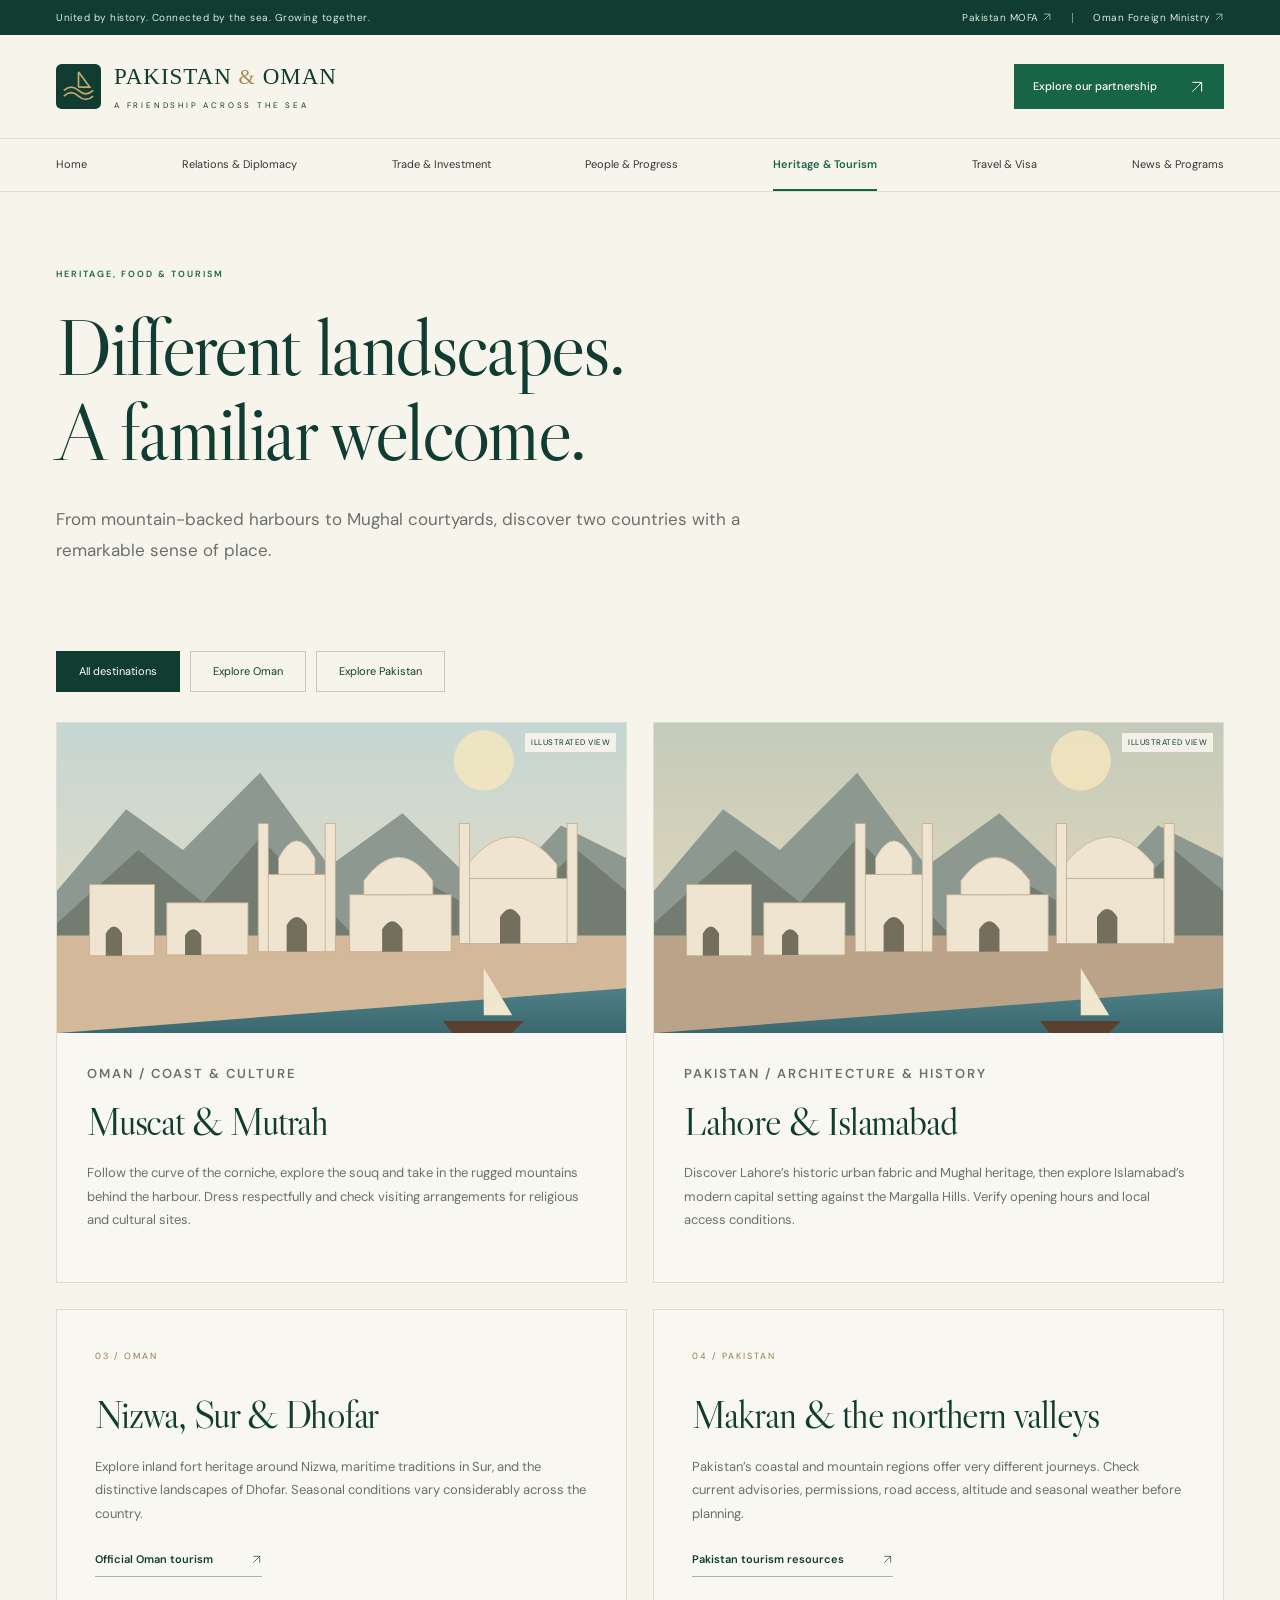
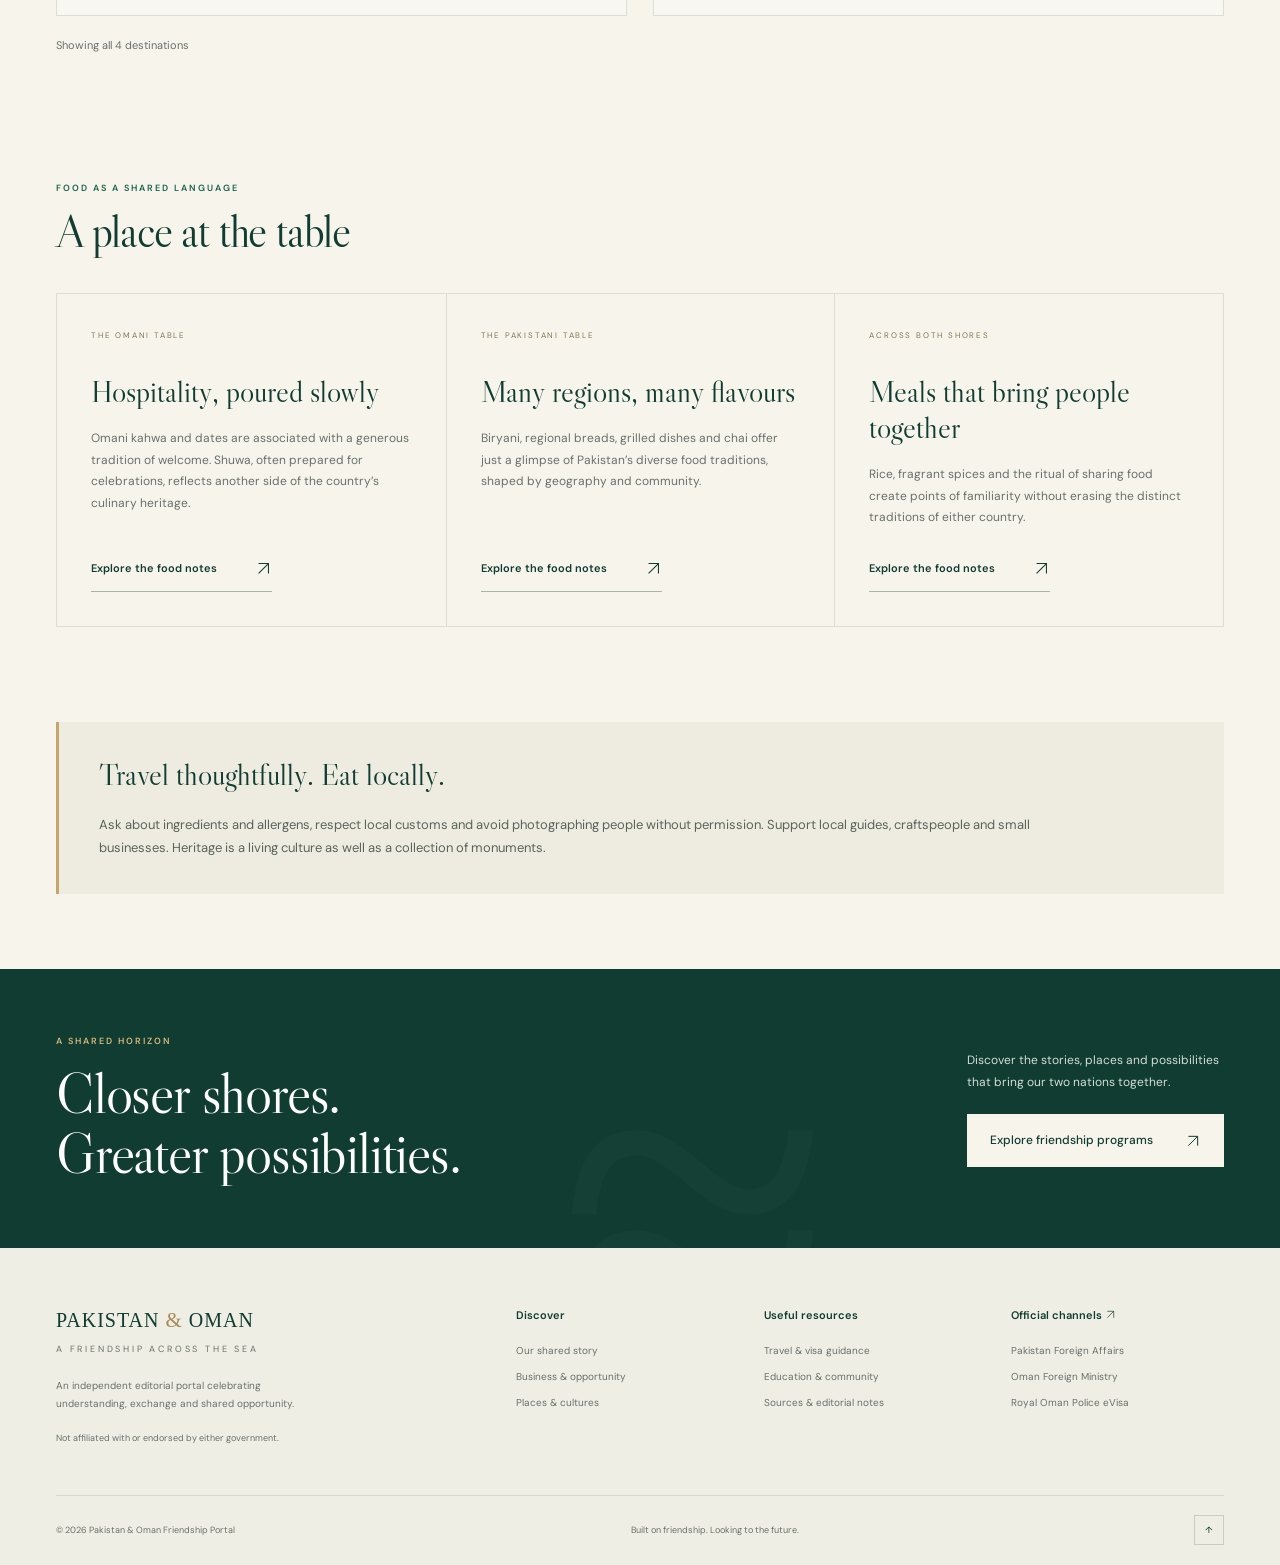
==== heritage.html @ 0f3b19cf "Build seven-page Pakistan–Oman friendship portal" ====
<!doctype html><html lang="en"><head><meta charset="utf-8"><meta name="viewport" content="width=device-width,initial-scale=1"><meta name="description" content="Explore Pakistan and Oman: shared history, culture, travel and opportunities across the Arabian Sea."><meta name="theme-color" content="#103C31"><title>Heritage, Food & Tourism | Pakistan & Oman</title><link rel="icon" href="assets/favicon.svg" type="image/svg+xml"><link rel="preconnect" href="https://fonts.googleapis.com"><link rel="preconnect" href="https://fonts.gstatic.com" crossorigin><link href="https://fonts.googleapis.com/css2?family=DM+Sans:wght@400;450;500;600;700&family=Libre+Caslon+Display&display=swap" rel="stylesheet"><link rel="stylesheet" href="assets/style.css"><script src="assets/site.js" defer></script></head><body><a class="skip" href="#main">Skip to content</a><div class="topbar"><div class="wrap"><span>United by history. Connected by the sea. Growing together.</span><span class="official"><a href="https://mofa.gov.pk/">Pakistan MOFA <svg class="arrow-icon" viewBox="0 0 24 24" aria-hidden="true" fill="none" stroke="currentColor" stroke-width="1.5"><path d="M5 19 19 5M5 5h14v14"/></svg></a><i></i><a href="https://www.fm.gov.om/">Oman Foreign Ministry <svg class="arrow-icon" viewBox="0 0 24 24" aria-hidden="true" fill="none" stroke="currentColor" stroke-width="1.5"><path d="M5 19 19 5M5 5h14v14"/></svg></a></span></div></div><header><div class="wrap masthead"><a class="brand" href="index.html" aria-label="Pakistan and Oman home"><img src="assets/favicon.svg" width="45" height="45" alt=""><span>PAKISTAN <em>&</em> OMAN<small>A FRIENDSHIP ACROSS THE SEA</small></span></a><a class="button header-cta" href="relations.html">Explore our partnership <span><svg class="arrow-icon" viewBox="0 0 24 24" aria-hidden="true" fill="none" stroke="currentColor" stroke-width="1.5"><path d="M5 19 19 5M5 5h14v14"/></svg></span></a><button class="menu-button" aria-expanded="false" aria-controls="navigation">Menu <span>☰</span></button></div><nav id="navigation" aria-label="Main navigation"><div class="wrap"><a href="index.html">Home</a><a href="relations.html">Relations & Diplomacy</a><a href="trade.html">Trade & Investment</a><a href="people.html">People & Progress</a><a href="heritage.html" aria-current="page">Heritage & Tourism</a><a href="travel.html">Travel & Visa</a><a href="news.html">News & Programs</a></div></nav></header><main id="main"><section class="page-intro wrap"><p class="eyebrow">HERITAGE, FOOD & TOURISM</p><h1>Different landscapes.<br>A familiar welcome.</h1><p class="lead">From mountain-backed harbours to Mughal courtyards, discover two countries with a remarkable sense of place.</p></section><section class="wrap filter-section"><div class="filters" role="group" aria-label="Filter destinations"><button class="active" data-filter="all" aria-pressed="true">All destinations</button><button data-filter="oman" aria-pressed="false">Explore Oman</button><button data-filter="pakistan" aria-pressed="false">Explore Pakistan</button></div><div class="destination-grid heritage-grid"><article class="place-card" data-country="oman" id="oman"><img class="" src="https://images.unsplash.com/photo-1505415879449-f158638f1af7?auto=format&fit=crop&w=1600&q=85" data-fallback="assets/oman-fallback.svg" alt="Muscat’s coastal architecture and surrounding mountains" width="1400" height="1000" loading="lazy"><div><p class="eyebrow">OMAN / COAST & CULTURE</p><h2>Muscat & Mutrah</h2><p>Follow the curve of the corniche, explore the souq and take in the rugged mountains behind the harbour. Dress respectfully and check visiting arrangements for religious and cultural sites.</p></div></article><article class="place-card" data-country="pakistan" id="pakistan"><img class="" src="https://images.unsplash.com/photo-1589320011103-19c648a3f6f3?auto=format&fit=crop&w=1600&q=85" data-fallback="assets/pakistan-fallback.svg" alt="Architecture and landscape of Pakistan" width="1400" height="1000" loading="lazy"><div><p class="eyebrow">PAKISTAN / ARCHITECTURE & HISTORY</p><h2>Lahore & Islamabad</h2><p>Discover Lahore’s historic urban fabric and Mughal heritage, then explore Islamabad’s modern capital setting against the Margalla Hills. Verify opening hours and local access conditions.</p></div></article><article class="place-card text-place" data-country="oman"><span class="place-index">03 / OMAN</span><h2>Nizwa, Sur & Dhofar</h2><p>Explore inland fort heritage around Nizwa, maritime traditions in Sur, and the distinctive landscapes of Dhofar. Seasonal conditions vary considerably across the country.</p><a class="text-link" href="https://experienceoman.om/">Official Oman tourism <svg class="arrow-icon" viewBox="0 0 24 24" aria-hidden="true" fill="none" stroke="currentColor" stroke-width="1.5"><path d="M5 19 19 5M5 5h14v14"/></svg></a></article><article class="place-card text-place" data-country="pakistan"><span class="place-index">04 / PAKISTAN</span><h2>Makran & the northern valleys</h2><p>Pakistan’s coastal and mountain regions offer very different journeys. Check current advisories, permissions, road access, altitude and seasonal weather before planning.</p><a class="text-link" href="https://tourism.gov.pk/">Pakistan tourism resources <svg class="arrow-icon" viewBox="0 0 24 24" aria-hidden="true" fill="none" stroke="currentColor" stroke-width="1.5"><path d="M5 19 19 5M5 5h14v14"/></svg></a></article></div><p id="filter-status" class="filter-status" aria-live="polite">Showing all 4 destinations</p></section><section class="section wrap"><div class="section-heading"><div><p class="eyebrow">FOOD AS A SHARED LANGUAGE</p><h2>A place at the table</h2></div></div><div class="cards"><article class="topic-card"><span class="card-number">THE OMANI TABLE</span><h3>Hospitality, poured slowly</h3><p>Omani kahwa and dates are associated with a generous tradition of welcome. Shuwa, often prepared for celebrations, reflects another side of the country’s culinary heritage.</p><a class="text-link" href="#food">Explore the food notes <span><svg class="arrow-icon" viewBox="0 0 24 24" aria-hidden="true" fill="none" stroke="currentColor" stroke-width="1.5"><path d="M5 19 19 5M5 5h14v14"/></svg></span></a></article><article class="topic-card"><span class="card-number">THE PAKISTANI TABLE</span><h3>Many regions, many flavours</h3><p>Biryani, regional breads, grilled dishes and chai offer just a glimpse of Pakistan’s diverse food traditions, shaped by geography and community.</p><a class="text-link" href="#food">Explore the food notes <span><svg class="arrow-icon" viewBox="0 0 24 24" aria-hidden="true" fill="none" stroke="currentColor" stroke-width="1.5"><path d="M5 19 19 5M5 5h14v14"/></svg></span></a></article><article class="topic-card"><span class="card-number">ACROSS BOTH SHORES</span><h3>Meals that bring people together</h3><p>Rice, fragrant spices and the ritual of sharing food create points of familiarity without erasing the distinct traditions of either country.</p><a class="text-link" href="#food">Explore the food notes <span><svg class="arrow-icon" viewBox="0 0 24 24" aria-hidden="true" fill="none" stroke="currentColor" stroke-width="1.5"><path d="M5 19 19 5M5 5h14v14"/></svg></span></a></article></div></section><section class="wrap notice" id="food"><h3>Travel thoughtfully. Eat locally.</h3><p>Ask about ingredients and allergens, respect local customs and avoid photographing people without permission. Support local guides, craftspeople and small businesses. Heritage is a living culture as well as a collection of monuments.</p></section></main><section class="closing"><div class="wrap"><div><p class="eyebrow">A SHARED HORIZON</p><h2>Closer shores.<br>Greater possibilities.</h2></div><div><p>Discover the stories, places and possibilities<br>that bring our two nations together.</p><a class="button light" href="news.html#programs">Explore friendship programs <span><svg class="arrow-icon" viewBox="0 0 24 24" aria-hidden="true" fill="none" stroke="currentColor" stroke-width="1.5"><path d="M5 19 19 5M5 5h14v14"/></svg></span></a></div></div></section><footer><div class="wrap footer-grid"><div><a class="brand" href="index.html"><span>PAKISTAN <em>&</em> OMAN<small>A FRIENDSHIP ACROSS THE SEA</small></span></a><p>An independent editorial portal celebrating<br>understanding, exchange and shared opportunity.</p><small>Not affiliated with or endorsed by either government.</small></div><div><h3>Discover</h3><a href="relations.html">Our shared story</a><a href="trade.html">Business & opportunity</a><a href="heritage.html">Places & cultures</a></div><div><h3>Useful resources</h3><a href="travel.html">Travel & visa guidance</a><a href="people.html">Education & community</a><a href="news.html#sources">Sources & editorial notes</a></div><div><h3>Official channels <svg class="arrow-icon" viewBox="0 0 24 24" aria-hidden="true" fill="none" stroke="currentColor" stroke-width="1.5"><path d="M5 19 19 5M5 5h14v14"/></svg></h3><a href="https://mofa.gov.pk/">Pakistan Foreign Affairs</a><a href="https://www.fm.gov.om/">Oman Foreign Ministry</a><a href="https://evisa.rop.gov.om/">Royal Oman Police eVisa</a></div></div><div class="wrap footer-bottom"><span>© 2026 Pakistan & Oman Friendship Portal</span><span>Built on friendship. Looking to the future.</span><button class="back-top" aria-label="Back to top">↑</button></div></footer></body></html>
---- assets/style.css ----
:root{--green:#176447;--dark:#103c31;--ivory:#f7f4ec;--gold:#c6a66b;--navy:#172c43;--text:#303633;--muted:#69716a;--line:#dcded3;--serif:'Libre Caslon Display',Georgia,serif;--sans:'DM Sans',Arial,sans-serif}*{box-sizing:border-box}html{scroll-behavior:smooth;scroll-padding-top:25px}body{margin:0;background:var(--ivory);color:var(--text);font-family:var(--sans);font-size:15px;line-height:1.8}a{color:inherit;text-decoration:none}button,input{font:inherit}button,a,input{touch-action:manipulation}button{cursor:pointer}a:focus-visible,button:focus-visible,input:focus-visible,summary:focus-visible{outline:3px solid var(--gold);outline-offset:5px}a:hover{color:var(--green)}p{margin:0 0 20px}h1,h2,h3{font-weight:400;line-height:1.05;margin:0;font-family:var(--serif);color:var(--dark)}h1{font-size:clamp(56px,5.8vw,90px);letter-spacing:-2.6px}h2{font-size:clamp(38px,3.5vw,56px);letter-spacing:-1.2px}h3{font-size:30px;line-height:1.2}small{font-size:11px}.wrap{width:calc(100% - 112px);max-width:1320px;margin:auto}.skip{position:fixed;top:-100px;left:20px;padding:10px;background:white;z-index:100}.skip:focus{top:10px}.topbar{background:var(--dark);color:#e4eade;font-size:10px;letter-spacing:.5px}.topbar .wrap{display:flex;justify-content:space-between;align-items:center;min-height:35px}.official{display:flex;gap:20px;align-items:center}.official i{height:10px;width:1px;background:#819087}.official a:hover{color:#dbc28e}.masthead{display:flex;justify-content:space-between;align-items:center;min-height:103px}.brand{display:flex;align-items:center;gap:13px;line-height:1.2;font-family:Georgia,serif;font-size:23px;letter-spacing:1px;color:var(--dark)}.brand img{border-radius:0}.brand em{color:#a68b56;font-style:normal;font-size:21px}.brand small{display:block;font:8px var(--sans);letter-spacing:2.8px;margin-top:9px}.button{display:inline-flex;align-items:center;justify-content:space-between;gap:32px;background:var(--green);color:white;font-size:12px;font-weight:500;padding:15px 22px;border:1px solid var(--green);transition:background .2s}.button:hover{background:var(--dark);color:white}.button span{font-size:19px;line-height:1}.header-cta{font-size:11px;padding:12px 18px}nav{border-top:1px solid var(--line);border-bottom:1px solid var(--line)}nav .wrap{display:flex;justify-content:space-between;gap:16px}nav a{font-size:11px;padding:16px 0;position:relative;white-space:nowrap}nav a[aria-current]{color:var(--green);font-weight:600}nav a[aria-current]:after{position:absolute;bottom:0;left:0;right:0;height:2px;background:var(--green);content:''}.menu-button{display:none}.hero{max-width:1600px;margin:auto;display:grid;grid-template-columns:1fr 1fr;min-height:635px;overflow:hidden}.hero-copy{padding:66px 30px 30px max(56px,calc((100vw - 1320px)/2));display:flex;flex-direction:column;align-items:flex-start}.eyebrow{font-size:9px;font-weight:600;letter-spacing:2px;line-height:1.7;color:var(--green);margin-bottom:23px}.hero .eyebrow{font-size:8px;display:flex;gap:12px;align-items:center}.line{height:1px;width:25px;background:var(--gold)}.hero h1{margin:0 0 25px}.hero h1 em{font-weight:400;color:var(--green)}.hero-copy>p:not(.eyebrow){font-size:12px;line-height:1.95;color:var(--muted)}.hero-buttons{display:flex;align-items:center;gap:26px;margin-top:8px}.plain-link{font-size:11px;border-bottom:1px solid #c7cabe;padding:8px 0;display:flex;gap:16px}.hero-note{display:flex;gap:13px;align-items:center;font-size:7px;letter-spacing:1.4px;margin-top:auto;padding-top:28px;color:#737a6d}.mini-wave{font-family:Georgia;font-size:32px;color:var(--gold);line-height:1}.hero-visual{position:relative;margin:26px 26px 26px 0;min-height:580px;background:#aac0b6}.hero-main{width:100%;height:100%;position:absolute;object-fit:cover}.hero-visual:after{content:'';position:absolute;inset:0;background:linear-gradient(transparent 60%,#152b304a);pointer-events:none}.photo-label{position:absolute;top:22px;left:23px;color:#fff;font-size:8px;letter-spacing:1.6px;text-shadow:0 1px 4px #000;z-index:1}.inset-photo{position:absolute;left:-62px;bottom:24px;width:260px;height:203px;border:7px solid var(--ivory);z-index:2;box-shadow:0 10px 25px #172c4320}.inset-photo img{width:100%;height:100%;object-fit:cover}.inset-photo span{position:absolute;bottom:12px;left:12px;font-size:7px;letter-spacing:1.2px;color:#fff;text-shadow:0 1px 4px #000}.sea-stamp{position:absolute;bottom:43px;right:35px;z-index:2;display:flex;align-items:center;flex-direction:column;color:white;font-size:7px;letter-spacing:2px}.sea-stamp b{font:italic 23px var(--serif);letter-spacing:0;margin-top:9px}.sea-stamp span{font-size:35px;color:#e9d3a2;line-height:1.3}.values-strip{background:#eceee4;border-top:1px solid #e3e4da;border-bottom:1px solid #e3e4da}.values-strip .wrap{min-height:70px;display:flex;justify-content:space-around;align-items:center;gap:20px}.values-strip span{font:19px var(--serif);color:var(--dark)}.values-strip i{color:var(--gold);font-size:12px}.section{padding-top:85px;padding-bottom:85px}.story{display:grid;grid-template-columns:1fr 1fr;gap:95px}.story p{font-size:13px;color:var(--muted)}.story .eyebrow{font-size:9px;color:var(--green)}.story h2{margin-bottom:25px}.text-link{font-size:11px;font-weight:600;display:inline-flex;gap:38px;align-items:center;border-bottom:1px solid #a8b6a7;padding-bottom:6px;color:var(--dark)}.text-link span{font-size:17px}.section-heading{display:flex;align-items:flex-end;justify-content:space-between;gap:35px;margin-bottom:38px}.section-heading .eyebrow{margin-bottom:12px}.cards{display:grid;grid-template-columns:repeat(3,1fr);border:1px solid var(--line)}.topic-card{padding:34px;display:flex;align-items:flex-start;flex-direction:column;min-height:315px}.topic-card+.topic-card{border-left:1px solid var(--line)}.card-number{font-size:8px;letter-spacing:1.8px;color:#837653;margin-bottom:32px}.topic-card h3{font-size:30px;margin-bottom:18px}.topic-card p{font-size:12px;color:var(--muted);margin-bottom:25px}.topic-card .text-link{margin-top:auto}.story+.section{padding-top:0}.destination-section{padding:75px 0 85px;background:#ebece3}.destination-grid{display:grid;grid-template-columns:1fr 1fr;gap:26px}.destination{position:relative;overflow:hidden;min-height:390px;background:#3d6057;color:white}.destination img{position:absolute;width:100%;height:100%;object-fit:cover;transition:transform .6s}.destination:hover img{transform:scale(1.035)}.destination:after{content:'';position:absolute;inset:0;background:linear-gradient(transparent 30%,#102e2bd9)}.destination>div{position:absolute;bottom:27px;left:30px;right:30px;z-index:1}.destination span{font-size:8px;letter-spacing:2px}.destination h3{font-size:34px;margin:13px 0;color:white}.destination p{font-size:10px;margin:0;letter-spacing:1px}.destination b{float:right;font-size:20px}.destination:hover{color:white}.news-list{border-top:1px solid var(--line)}.news-list>a{display:grid;grid-template-columns:180px 1fr 175px 25px;gap:20px;align-items:center;padding:25px 0;border-bottom:1px solid var(--line)}.news-type{font-size:8px;letter-spacing:1.1px;color:var(--green)}.news-list h3{font-size:26px}.news-list a>span:nth-last-child(2){font-size:10px;color:var(--muted)}.news-list b{font-size:22px;font-weight:400}.closing{background:var(--dark);color:#d3dfd6;padding:65px 0;position:relative;overflow:hidden}.closing:after{content:'≈';font-family:Georgia;position:absolute;font-size:500px;color:#ffffff05;right:35%;top:-200px;pointer-events:none}.closing .wrap{display:flex;align-items:center;justify-content:space-between;position:relative;z-index:1}.closing .eyebrow{color:#d3b77b;margin-bottom:14px}.closing h2{color:white;font-size:57px}.closing p:not(.eyebrow){font-size:12px}.light{background:var(--ivory);color:var(--dark);border-color:var(--ivory)}.light:hover{background:#e4dbc4;color:var(--dark)}footer{background:#eeeee5;padding-top:60px}.footer-grid{display:grid;grid-template-columns:2fr 1fr 1fr 1fr;gap:35px;padding-bottom:45px}.footer-grid .brand{font-size:20px}.footer-grid p{font-size:10px;color:var(--muted);margin:22px 0 10px}.footer-grid small{font-size:9px;color:var(--muted)}.footer-grid h3{font:600 11px var(--sans);margin-bottom:20px}.footer-grid>div>a:not(.brand){display:block;font-size:10px;color:var(--muted);margin:8px 0}.footer-bottom{border-top:1px solid #d8dacd;min-height:70px;display:flex;align-items:center;justify-content:space-between;font-size:9px;color:var(--muted)}.back-top{background:transparent;border:1px solid #c8cdbf;width:30px;height:30px;color:var(--dark)}.page-intro{padding-top:75px;padding-bottom:65px}.page-intro h1{font-size:clamp(54px,6.3vw,88px);margin-bottom:30px}.lead{font-size:17px;color:var(--muted);max-width:700px}.feature-split{display:grid;grid-template-columns:1fr 1fr;gap:70px;align-items:center;padding-bottom:35px}.feature-image{height:420px;background:#c6d5c9;position:relative}.feature-image img{width:100%;height:100%;object-fit:cover}.feature-split h2{margin-bottom:25px}.feature-split p:not(.eyebrow){font-size:13px;color:var(--muted)}.timeline{display:grid;grid-template-columns:repeat(3,1fr);gap:40px;margin-top:45px;border-top:1px solid var(--gold)}.timeline article{padding-top:25px;position:relative}.timeline article:before{content:'';position:absolute;top:-5px;left:0;background:var(--gold);width:9px;height:9px;border-radius:50%}.timeline span{font-size:10px;letter-spacing:2px;color:#927b4d}.timeline h3{margin:16px 0;font-size:28px}.timeline p{font-size:13px;color:var(--muted)}.notice{padding:35px 40px;border-left:3px solid var(--gold);background:#eeece1;margin-top:10px;margin-bottom:75px}.notice h2,.notice h3{margin-bottom:20px}.notice p{font-size:13px;max-width:950px;color:#5b645c}.notice p:last-child{margin-bottom:0}.notice .eyebrow{margin-bottom:12px}.band{background:#ebece3;padding:65px 0}.steps{padding-left:20px;margin:0;font-size:13px}.steps li{padding-left:10px;margin-bottom:20px}.steps b{display:block;color:var(--dark)}.faq{margin-top:32px;border-top:1px solid var(--line)}details{border-bottom:1px solid var(--line);padding:21px 0}summary{cursor:pointer;list-style:none;padding-right:35px;position:relative;font-size:16px;color:var(--dark)}summary::-webkit-details-marker{display:none}summary:after{content:'+';position:absolute;right:8px;top:0;font-size:22px;color:#7f896f}details[open] summary:after{content:'−'}details p{max-width:900px;margin:17px 30px 0 0;font-size:13px;color:var(--muted)}details a,.notice a,.source-box a,.story p a{color:var(--green);text-decoration:underline;text-underline-offset:3px}.filter-section{padding-bottom:20px}.filters{display:flex;gap:10px;margin-bottom:30px}.filters button{border:1px solid #c4cbbb;background:transparent;color:var(--dark);padding:10px 22px;font-size:11px}.filters .active{background:var(--dark);color:white;border-color:var(--dark)}[hidden]{display:none!important}.place-card{border:1px solid var(--line);background:#f9f7f1}.place-card img{width:100%;height:310px;object-fit:cover;display:block}.place-card>div{padding:30px}.place-card h2{font-size:39px;margin-bottom:20px}.place-card .eyebrow{margin-bottom:15px}.place-card p{font-size:13px;color:var(--muted)}.text-place{padding:38px}.place-index{font-size:9px;letter-spacing:2px;color:#8e7b51;display:block;margin-bottom:30px}.filter-status{font-size:11px;color:var(--muted);margin-top:20px}.visa-grid{display:grid;grid-template-columns:1fr 1fr;gap:25px;margin-bottom:45px}.visa-card{padding:45px;border:1px solid #ccd3c2}.visa-card h2{margin:25px 0}.visa-card p{font-size:13px;color:var(--muted)}.visa-card small{display:block;margin-top:15px;color:var(--muted);font-size:10px}.checklist{border-top:1px solid var(--line)}.checklist label{display:flex;align-items:flex-start;gap:15px;font-size:13px;padding:17px 0;border-bottom:1px solid var(--line);cursor:pointer}.checklist input{accent-color:var(--green);margin-top:5px;width:17px;height:17px;flex-shrink:0}.check-status{font-size:11px!important;margin-top:16px}.print-button{background:transparent;border-top:0;border-left:0;border-right:0;padding-left:0}.article-feature{display:grid;grid-template-columns:240px 1fr;gap:60px;padding-top:40px;padding-bottom:60px;border-top:1px solid var(--line)}.tag{display:inline-block;background:#eae5d4;color:#75623c;font-size:8px;letter-spacing:1px;padding:7px 10px}.article-meta p{font-size:10px;margin-top:20px;color:var(--muted)}.article-feature h2{margin-bottom:25px}.article-feature article>p:not(.lead):not(.eyebrow){font-size:14px;color:var(--muted)}.source-box{padding:25px;border:1px solid var(--line);margin-top:30px}.source-box h3{font-size:25px;margin-bottom:15px}.source-box a{display:block;font-size:12px;margin:5px 0}.section-description{max-width:650px;font-size:13px;color:var(--muted);margin:25px 0 30px}.fallback-badge{position:absolute;right:10px;top:10px;background:#f7f4eceb;color:var(--dark);padding:2px 6px;z-index:4;font-size:8px;letter-spacing:.5px}.place-card{position:relative}.hero-visual>.fallback-badge{top:48px}.inset-photo .fallback-badge{font-size:6px;top:8px;bottom:auto;left:auto;right:8px;color:var(--dark);text-shadow:none;letter-spacing:0}.image-fallback{object-fit:cover}
@media(min-width:1600px){.hero-copy{padding-left:100px}}@media(max-width:1100px){.wrap{width:calc(100% - 64px)}.hero-copy{padding-left:32px;padding-top:55px}.hero h1{font-size:72px}.hero-visual{margin-right:20px}.hero-buttons{gap:15px}.hero-buttons .button{gap:15px}.inset-photo{left:-25px;width:220px;height:180px}.sea-stamp{right:18px;bottom:225px}.desktop{display:none}.story{gap:50px}nav a{font-size:10px}.topic-card{padding:25px}.news-list>a{grid-template-columns:150px 1fr 130px 20px}.news-list h3{font-size:23px}.footer-grid{gap:20px}.brand{font-size:21px}}@media(max-width:800px){.topbar .wrap{justify-content:center;min-height:30px}.official{display:none}.masthead{min-height:82px}.header-cta{display:none}.menu-button{display:flex;gap:15px;align-items:center;background:transparent;border:0;color:var(--dark);font-size:12px}.menu-button span{font-size:21px}nav{display:none}nav.open{display:block}nav .wrap{flex-direction:column;gap:0;padding-top:8px;padding-bottom:8px}nav a{font-size:13px;padding:11px 0}nav a[aria-current]:after{right:auto;width:25px}.hero{grid-template-columns:1fr 1fr;min-height:560px}.hero h1{font-size:60px}.hero-copy{padding-top:40px;padding-right:18px}.hero-copy .eyebrow{font-size:7px;letter-spacing:1px}.hero-buttons{align-items:flex-start;flex-direction:column;gap:7px}.hero-note{font-size:6px}.hero-visual{min-height:520px;margin:18px 18px 18px 0}.inset-photo{width:180px;height:155px;left:-12px}.hero-copy>p:not(.eyebrow){font-size:11px}.values-strip .wrap{gap:10px}.values-strip span{font-size:15px}.values-strip i{font-size:8px}.section{padding-top:60px;padding-bottom:60px}.story{gap:35px}.story h2{font-size:37px}.cards{grid-template-columns:1fr}.topic-card{min-height:0;padding:28px}.topic-card+.topic-card{border-left:0;border-top:1px solid var(--line)}.card-number{margin-bottom:18px}.topic-card p{max-width:600px}.topic-card h3{font-size:31px}.section-heading{gap:20px}.section-heading>.text-link{white-space:nowrap;font-size:10px;gap:12px}.destination{min-height:340px}.destination>div{left:20px;right:20px}.destination h3{font-size:28px}.news-list>a{grid-template-columns:120px 1fr 20px;gap:12px}.news-list a>span:nth-last-child(2){display:none}.closing h2{font-size:46px}.closing .wrap{gap:30px}.footer-grid{grid-template-columns:2fr 1fr 1fr}.footer-grid>div:last-child{grid-column:2/4}.feature-split{gap:35px}.feature-image{height:360px}.feature-split h2{font-size:38px}.timeline{gap:25px}.timeline h3{font-size:25px}.visa-card{padding:28px}.visa-card .button{font-size:10px;padding:13px 14px;gap:10px}.article-feature{grid-template-columns:180px 1fr;gap:30px}.article-feature h2{font-size:39px}.page-intro{padding-top:55px;padding-bottom:50px}.place-card img{height:230px}.place-card>div,.text-place{padding:25px}.place-card h2{font-size:32px}.notice{padding:28px;margin-bottom:55px}}
@media(max-width:560px){.wrap{width:calc(100% - 40px)}.topbar{font-size:8px;letter-spacing:.2px}.brand{font-size:18px;gap:9px}.brand img{width:36px;height:36px}.brand small{font-size:6px;letter-spacing:2px;margin-top:6px}.brand em{font-size:17px}.masthead{min-height:76px}.hero{display:flex;flex-direction:column;overflow:visible}.hero-copy{padding:38px 20px 30px}.hero h1{font-size:68px;letter-spacing:-2px}.hero .eyebrow{font-size:7px;margin-bottom:21px}.hero-copy>p:not(.eyebrow){font-size:12px;max-width:340px}.hero-buttons{flex-direction:row;align-items:center;gap:18px}.hero-buttons .button{padding:13px 16px;font-size:10px}.plain-link{font-size:10px;gap:10px}.hero-note{margin-top:24px;padding-top:0;font-size:6px}.hero-visual{height:395px;min-height:0;margin:0 20px 30px 36px}.inset-photo{width:165px;height:145px;left:-16px;bottom:18px;border-width:5px}.sea-stamp{bottom:33px;right:20px}.sea-stamp b{font-size:20px}.sea-stamp{font-size:6px}.values-strip .wrap{display:grid;grid-template-columns:1fr 1fr;gap:13px;padding:19px 0;min-height:0}.values-strip i{display:none}.values-strip span{font-size:17px;text-align:center}.section{padding-top:48px;padding-bottom:48px}.story{grid-template-columns:1fr;gap:22px}.story h2{font-size:42px;margin-bottom:0}.story .eyebrow{font-size:8px}.section-heading{display:block;margin-bottom:28px}.section-heading>.text-link{margin-top:22px}.section-heading h2{font-size:41px}.cards{border-left:0;border-right:0}.topic-card{padding:27px 0}.topic-card h3{font-size:33px}.topic-card p{font-size:13px}.destination-section{padding:48px 0}.destination-grid{grid-template-columns:1fr;gap:20px}.destination{min-height:350px}.destination h3{font-size:32px}.news-list>a{grid-template-columns:1fr 20px;gap:8px;padding:22px 0}.news-type{grid-column:1}.news-list h3{font-size:27px}.news-list b{grid-column:2;grid-row:1/3}.closing{padding:45px 0}.closing .wrap{display:block}.closing h2{font-size:52px}.closing .wrap>div+div{margin-top:28px}.footer-grid{grid-template-columns:1fr 1fr;gap:30px 18px;padding-bottom:35px}.footer-grid>div:first-child{grid-column:1/3}.footer-grid>div:last-child{grid-column:auto}.footer-grid h3{font-size:10px}.footer-grid>div>a:not(.brand){font-size:10px}.footer-bottom{gap:15px;font-size:8px}.footer-bottom>span:nth-child(2){display:none}.page-intro{padding-top:43px;padding-bottom:36px}.page-intro h1{font-size:58px;letter-spacing:-1.8px}.page-intro .lead{font-size:15px}.feature-split{grid-template-columns:1fr;gap:30px}.feature-image{height:320px}.feature-split h2{font-size:43px}.timeline{grid-template-columns:1fr;border-top:0;border-left:1px solid var(--gold);padding-left:25px;gap:20px}.timeline article{padding:0}.timeline article:before{left:-30px;top:8px}.timeline h3{font-size:29px}.notice{padding:25px 22px;margin-bottom:45px}.notice h2{font-size:36px}.band{padding:45px 0}.visa-grid{grid-template-columns:1fr;gap:20px}.visa-card h2{font-size:45px}.visa-card .button{font-size:12px}.filters{gap:7px}.filters button{padding:9px 12px;font-size:10px}.place-card img{height:260px}.place-card h2{font-size:39px}.heritage-grid{gap:23px}.article-feature{grid-template-columns:1fr;gap:25px}.article-meta p{margin:12px 0}.article-feature h2{font-size:42px}.source-box{padding:20px}.section-description{margin-top:20px}summary{font-size:15px}.text-link{gap:24px}.hero-main{object-position:55% center}}
@media(prefers-reduced-motion:reduce){html{scroll-behavior:auto}*{transition:none!important;animation:none!important}}@media print{header,footer,.topbar,.closing,.print-button,.skip{display:none}.wrap{width:100%}.page-intro{padding:20px 0}.section{padding:20px 0}body{background:white;color:black}.checklist label{break-inside:avoid}.button{color:black;background:white}.visa-grid{break-inside:avoid}a[href^="http"]:after{content:' (' attr(href) ')';font-size:9px;word-break:break-all}}

.arrow-icon{display:inline-block;width:1em;height:1em;vertical-align:-.1em;flex-shrink:0}.button>.arrow-icon,.button span .arrow-icon{width:16px;height:16px}.news-list b .arrow-icon{width:18px;height:18px}
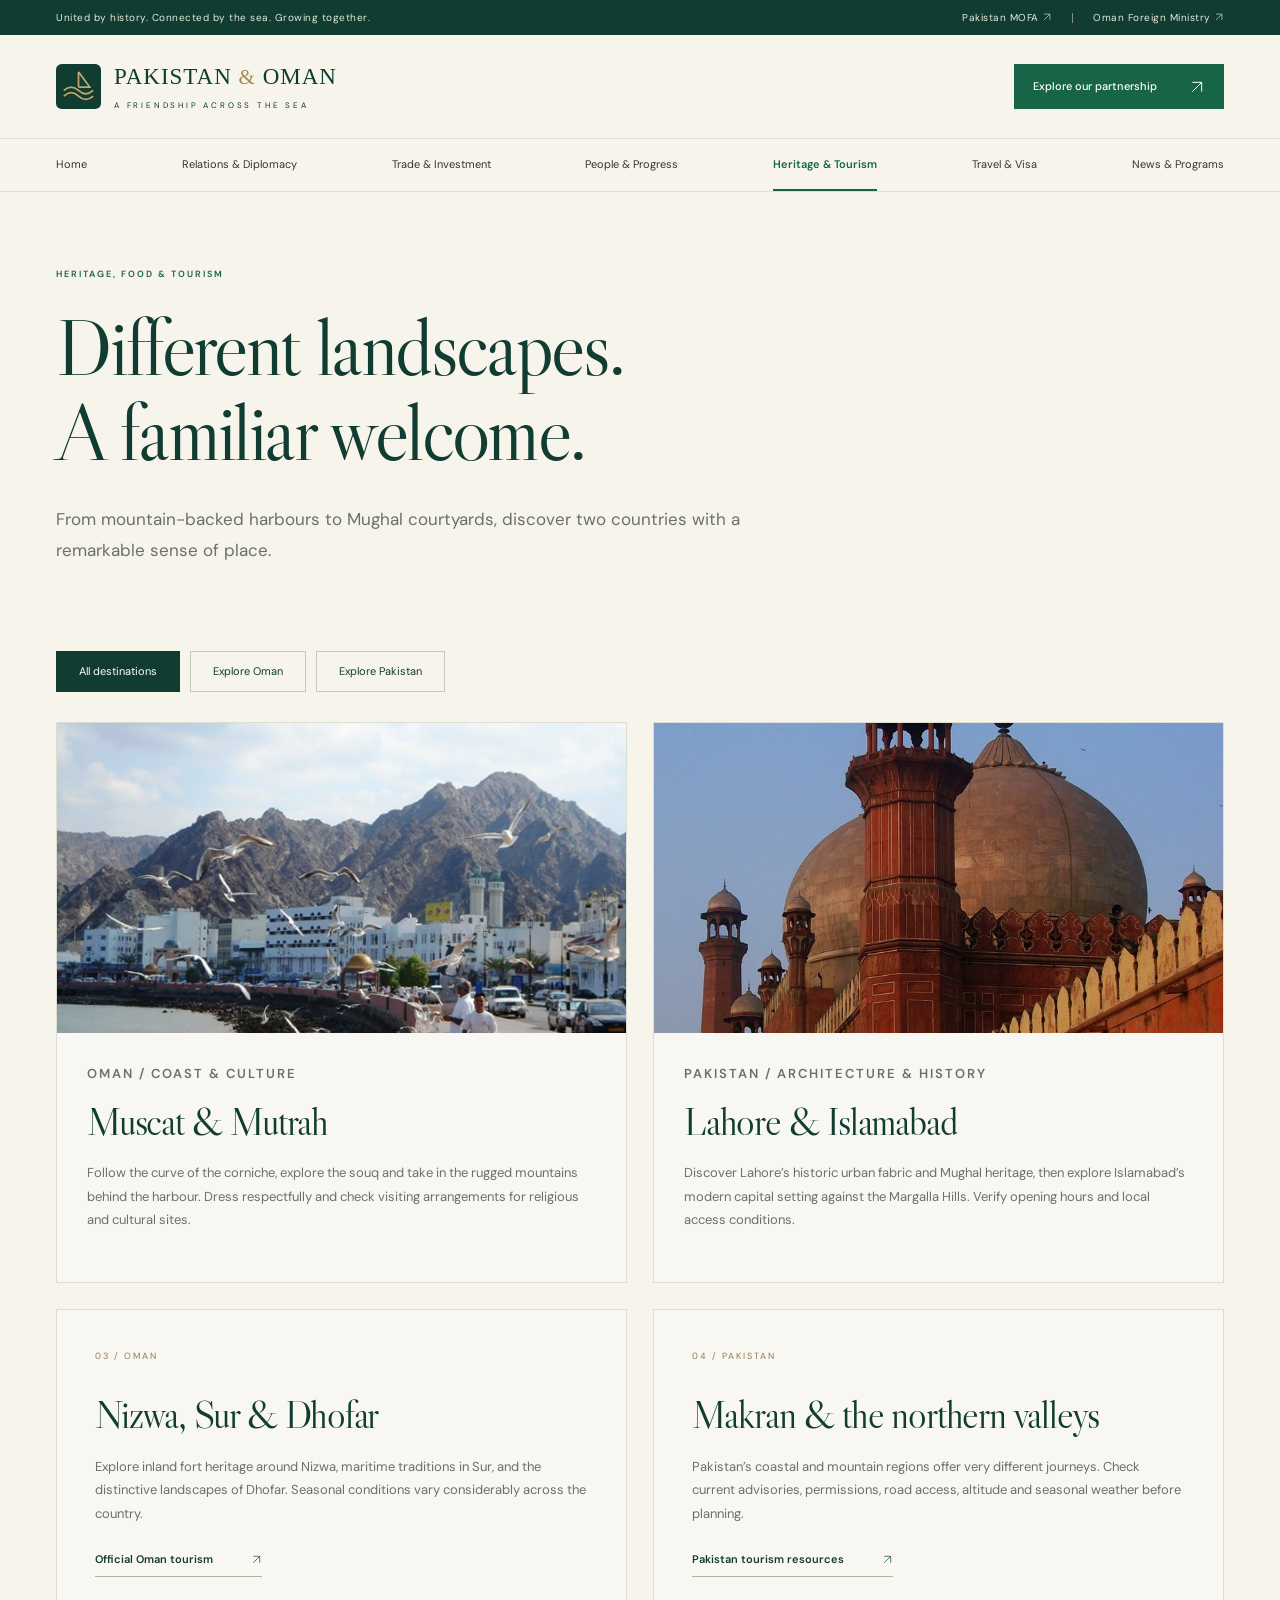
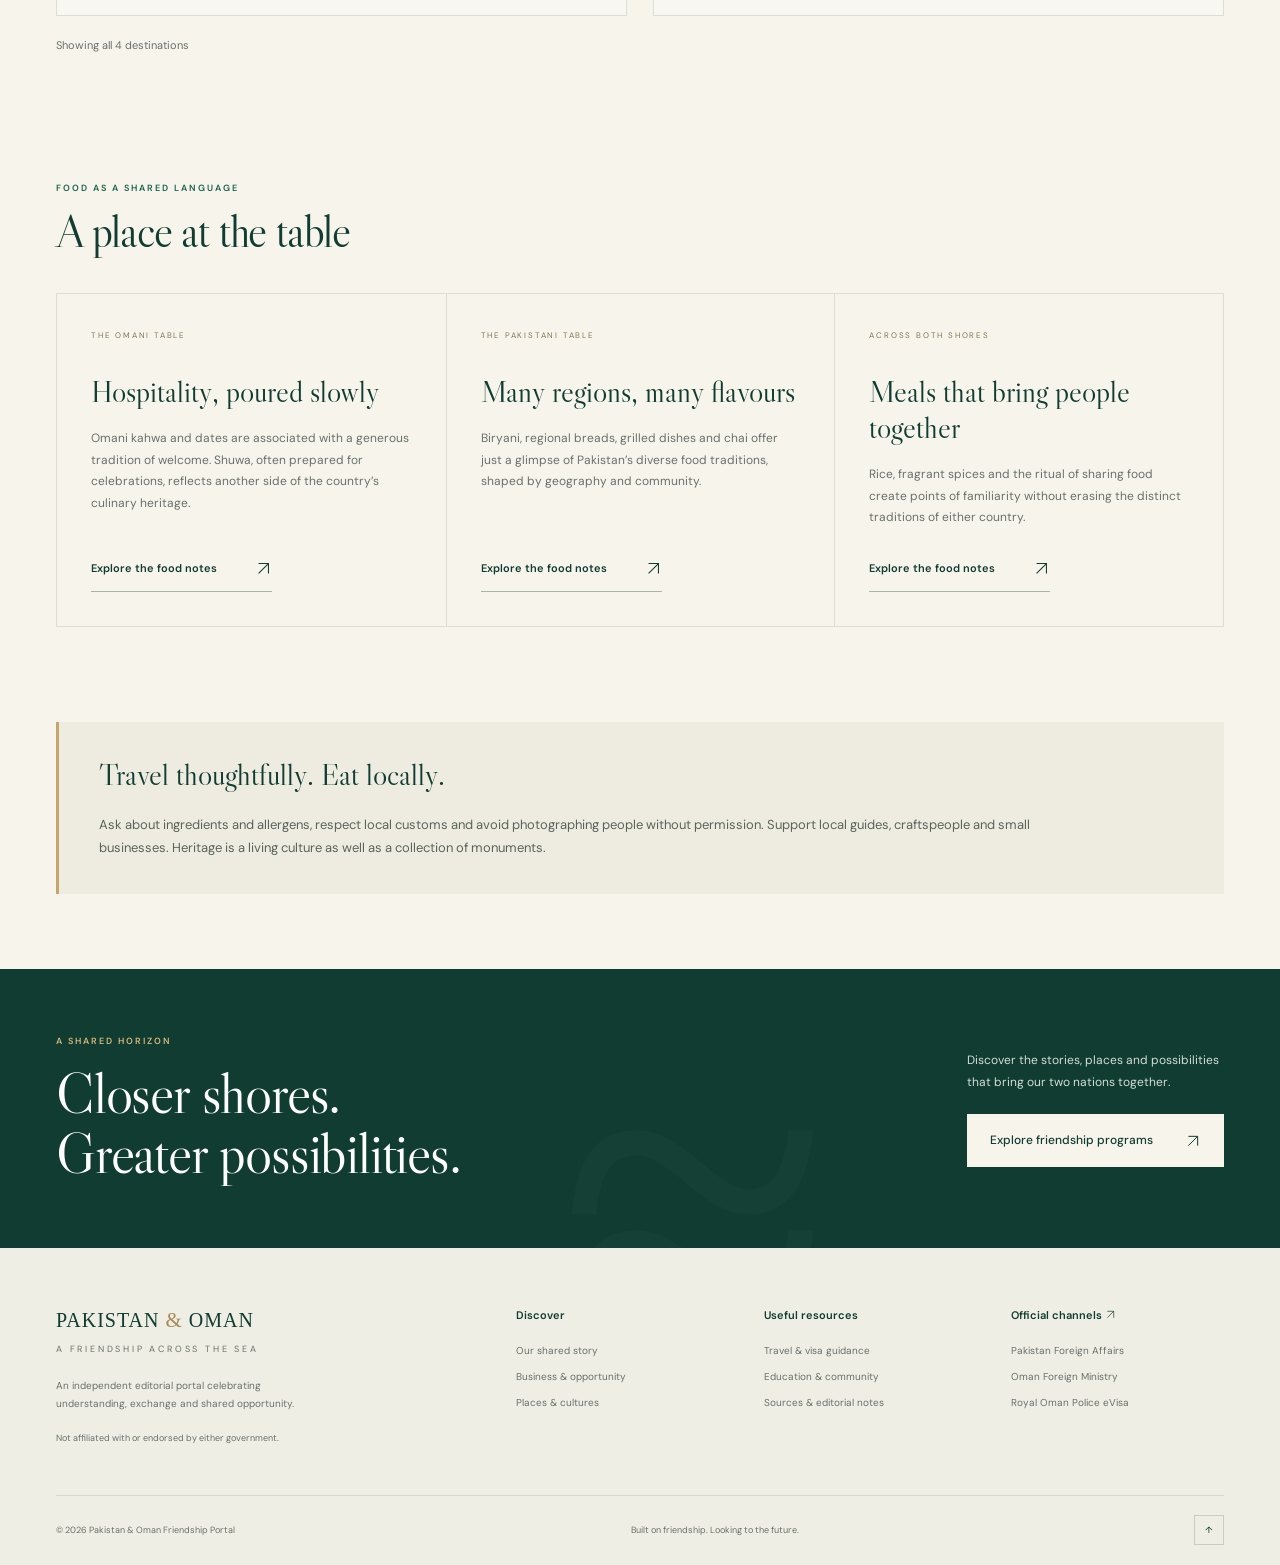
==== commit 996143a6: "Add licensed local photography and accessible maritime motion graphics" ====
--- a/heritage.html
+++ b/heritage.html
@@ -1 +1 @@
-<!doctype html><html lang="en"><head><meta charset="utf-8"><meta name="viewport" content="width=device-width,initial-scale=1"><meta name="description" content="Explore Pakistan and Oman: shared history, culture, travel and opportunities across the Arabian Sea."><meta name="theme-color" content="#103C31"><title>Heritage, Food & Tourism | Pakistan & Oman</title><link rel="icon" href="assets/favicon.svg" type="image/svg+xml"><link rel="preconnect" href="https://fonts.googleapis.com"><link rel="preconnect" href="https://fonts.gstatic.com" crossorigin><link href="https://fonts.googleapis.com/css2?family=DM+Sans:wght@400;450;500;600;700&family=Libre+Caslon+Display&display=swap" rel="stylesheet"><link rel="stylesheet" href="assets/style.css"><script src="assets/site.js" defer></script></head><body><a class="skip" href="#main">Skip to content</a><div class="topbar"><div class="wrap"><span>United by history. Connected by the sea. Growing together.</span><span class="official"><a href="https://mofa.gov.pk/">Pakistan MOFA <svg class="arrow-icon" viewBox="0 0 24 24" aria-hidden="true" fill="none" stroke="currentColor" stroke-width="1.5"><path d="M5 19 19 5M5 5h14v14"/></svg></a><i></i><a href="https://www.fm.gov.om/">Oman Foreign Ministry <svg class="arrow-icon" viewBox="0 0 24 24" aria-hidden="true" fill="none" stroke="currentColor" stroke-width="1.5"><path d="M5 19 19 5M5 5h14v14"/></svg></a></span></div></div><header><div class="wrap masthead"><a class="brand" href="index.html" aria-label="Pakistan and Oman home"><img src="assets/favicon.svg" width="45" height="45" alt=""><span>PAKISTAN <em>&</em> OMAN<small>A FRIENDSHIP ACROSS THE SEA</small></span></a><a class="button header-cta" href="relations.html">Explore our partnership <span><svg class="arrow-icon" viewBox="0 0 24 24" aria-hidden="true" fill="none" stroke="currentColor" stroke-width="1.5"><path d="M5 19 19 5M5 5h14v14"/></svg></span></a><button class="menu-button" aria-expanded="false" aria-controls="navigation">Menu <span>☰</span></button></div><nav id="navigation" aria-label="Main navigation"><div class="wrap"><a href="index.html">Home</a><a href="relations.html">Relations & Diplomacy</a><a href="trade.html">Trade & Investment</a><a href="people.html">People & Progress</a><a href="heritage.html" aria-current="page">Heritage & Tourism</a><a href="travel.html">Travel & Visa</a><a href="news.html">News & Programs</a></div></nav></header><main id="main"><section class="page-intro wrap"><p class="eyebrow">HERITAGE, FOOD & TOURISM</p><h1>Different landscapes.<br>A familiar welcome.</h1><p class="lead">From mountain-backed harbours to Mughal courtyards, discover two countries with a remarkable sense of place.</p></section><section class="wrap filter-section"><div class="filters" role="group" aria-label="Filter destinations"><button class="active" data-filter="all" aria-pressed="true">All destinations</button><button data-filter="oman" aria-pressed="false">Explore Oman</button><button data-filter="pakistan" aria-pressed="false">Explore Pakistan</button></div><div class="destination-grid heritage-grid"><article class="place-card" data-country="oman" id="oman"><img class="" src="https://images.unsplash.com/photo-1505415879449-f158638f1af7?auto=format&fit=crop&w=1600&q=85" data-fallback="assets/oman-fallback.svg" alt="Muscat’s coastal architecture and surrounding mountains" width="1400" height="1000" loading="lazy"><div><p class="eyebrow">OMAN / COAST & CULTURE</p><h2>Muscat & Mutrah</h2><p>Follow the curve of the corniche, explore the souq and take in the rugged mountains behind the harbour. Dress respectfully and check visiting arrangements for religious and cultural sites.</p></div></article><article class="place-card" data-country="pakistan" id="pakistan"><img class="" src="https://images.unsplash.com/photo-1589320011103-19c648a3f6f3?auto=format&fit=crop&w=1600&q=85" data-fallback="assets/pakistan-fallback.svg" alt="Architecture and landscape of Pakistan" width="1400" height="1000" loading="lazy"><div><p class="eyebrow">PAKISTAN / ARCHITECTURE & HISTORY</p><h2>Lahore & Islamabad</h2><p>Discover Lahore’s historic urban fabric and Mughal heritage, then explore Islamabad’s modern capital setting against the Margalla Hills. Verify opening hours and local access conditions.</p></div></article><article class="place-card text-place" data-country="oman"><span class="place-index">03 / OMAN</span><h2>Nizwa, Sur & Dhofar</h2><p>Explore inland fort heritage around Nizwa, maritime traditions in Sur, and the distinctive landscapes of Dhofar. Seasonal conditions vary considerably across the country.</p><a class="text-link" href="https://experienceoman.om/">Official Oman tourism <svg class="arrow-icon" viewBox="0 0 24 24" aria-hidden="true" fill="none" stroke="currentColor" stroke-width="1.5"><path d="M5 19 19 5M5 5h14v14"/></svg></a></article><article class="place-card text-place" data-country="pakistan"><span class="place-index">04 / PAKISTAN</span><h2>Makran & the northern valleys</h2><p>Pakistan’s coastal and mountain regions offer very different journeys. Check current advisories, permissions, road access, altitude and seasonal weather before planning.</p><a class="text-link" href="https://tourism.gov.pk/">Pakistan tourism resources <svg class="arrow-icon" viewBox="0 0 24 24" aria-hidden="true" fill="none" stroke="currentColor" stroke-width="1.5"><path d="M5 19 19 5M5 5h14v14"/></svg></a></article></div><p id="filter-status" class="filter-status" aria-live="polite">Showing all 4 destinations</p></section><section class="section wrap"><div class="section-heading"><div><p class="eyebrow">FOOD AS A SHARED LANGUAGE</p><h2>A place at the table</h2></div></div><div class="cards"><article class="topic-card"><span class="card-number">THE OMANI TABLE</span><h3>Hospitality, poured slowly</h3><p>Omani kahwa and dates are associated with a generous tradition of welcome. Shuwa, often prepared for celebrations, reflects another side of the country’s culinary heritage.</p><a class="text-link" href="#food">Explore the food notes <span><svg class="arrow-icon" viewBox="0 0 24 24" aria-hidden="true" fill="none" stroke="currentColor" stroke-width="1.5"><path d="M5 19 19 5M5 5h14v14"/></svg></span></a></article><article class="topic-card"><span class="card-number">THE PAKISTANI TABLE</span><h3>Many regions, many flavours</h3><p>Biryani, regional breads, grilled dishes and chai offer just a glimpse of Pakistan’s diverse food traditions, shaped by geography and community.</p><a class="text-link" href="#food">Explore the food notes <span><svg class="arrow-icon" viewBox="0 0 24 24" aria-hidden="true" fill="none" stroke="currentColor" stroke-width="1.5"><path d="M5 19 19 5M5 5h14v14"/></svg></span></a></article><article class="topic-card"><span class="card-number">ACROSS BOTH SHORES</span><h3>Meals that bring people together</h3><p>Rice, fragrant spices and the ritual of sharing food create points of familiarity without erasing the distinct traditions of either country.</p><a class="text-link" href="#food">Explore the food notes <span><svg class="arrow-icon" viewBox="0 0 24 24" aria-hidden="true" fill="none" stroke="currentColor" stroke-width="1.5"><path d="M5 19 19 5M5 5h14v14"/></svg></span></a></article></div></section><section class="wrap notice" id="food"><h3>Travel thoughtfully. Eat locally.</h3><p>Ask about ingredients and allergens, respect local customs and avoid photographing people without permission. Support local guides, craftspeople and small businesses. Heritage is a living culture as well as a collection of monuments.</p></section></main><section class="closing"><div class="wrap"><div><p class="eyebrow">A SHARED HORIZON</p><h2>Closer shores.<br>Greater possibilities.</h2></div><div><p>Discover the stories, places and possibilities<br>that bring our two nations together.</p><a class="button light" href="news.html#programs">Explore friendship programs <span><svg class="arrow-icon" viewBox="0 0 24 24" aria-hidden="true" fill="none" stroke="currentColor" stroke-width="1.5"><path d="M5 19 19 5M5 5h14v14"/></svg></span></a></div></div></section><footer><div class="wrap footer-grid"><div><a class="brand" href="index.html"><span>PAKISTAN <em>&</em> OMAN<small>A FRIENDSHIP ACROSS THE SEA</small></span></a><p>An independent editorial portal celebrating<br>understanding, exchange and shared opportunity.</p><small>Not affiliated with or endorsed by either government.</small></div><div><h3>Discover</h3><a href="relations.html">Our shared story</a><a href="trade.html">Business & opportunity</a><a href="heritage.html">Places & cultures</a></div><div><h3>Useful resources</h3><a href="travel.html">Travel & visa guidance</a><a href="people.html">Education & community</a><a href="news.html#sources">Sources & editorial notes</a></div><div><h3>Official channels <svg class="arrow-icon" viewBox="0 0 24 24" aria-hidden="true" fill="none" stroke="currentColor" stroke-width="1.5"><path d="M5 19 19 5M5 5h14v14"/></svg></h3><a href="https://mofa.gov.pk/">Pakistan Foreign Affairs</a><a href="https://www.fm.gov.om/">Oman Foreign Ministry</a><a href="https://evisa.rop.gov.om/">Royal Oman Police eVisa</a></div></div><div class="wrap footer-bottom"><span>© 2026 Pakistan & Oman Friendship Portal</span><span>Built on friendship. Looking to the future.</span><button class="back-top" aria-label="Back to top">↑</button></div></footer></body></html>+<!doctype html><html lang="en"><head><meta charset="utf-8"><meta name="viewport" content="width=device-width,initial-scale=1"><meta name="description" content="Explore Pakistan and Oman: shared history, culture, travel and opportunities across the Arabian Sea."><meta name="theme-color" content="#103C31"><title>Heritage, Food & Tourism | Pakistan & Oman</title><link rel="icon" href="assets/favicon.svg" type="image/svg+xml"><link rel="preconnect" href="https://fonts.googleapis.com"><link rel="preconnect" href="https://fonts.gstatic.com" crossorigin><link href="https://fonts.googleapis.com/css2?family=DM+Sans:wght@400;450;500;600;700&family=Libre+Caslon+Display&display=swap" rel="stylesheet"><link rel="stylesheet" href="assets/style.css"><script src="assets/site.js" defer></script></head><body><a class="skip" href="#main">Skip to content</a><div class="topbar"><div class="wrap"><span>United by history. Connected by the sea. Growing together.</span><span class="official"><a href="https://mofa.gov.pk/">Pakistan MOFA <svg class="arrow-icon" viewBox="0 0 24 24" aria-hidden="true" fill="none" stroke="currentColor" stroke-width="1.5"><path d="M5 19 19 5M5 5h14v14"/></svg></a><i></i><a href="https://www.fm.gov.om/">Oman Foreign Ministry <svg class="arrow-icon" viewBox="0 0 24 24" aria-hidden="true" fill="none" stroke="currentColor" stroke-width="1.5"><path d="M5 19 19 5M5 5h14v14"/></svg></a></span></div></div><header><div class="wrap masthead"><a class="brand" href="index.html" aria-label="Pakistan and Oman home"><img src="assets/favicon.svg" width="45" height="45" alt=""><span>PAKISTAN <em>&</em> OMAN<small>A FRIENDSHIP ACROSS THE SEA</small></span></a><a class="button header-cta" href="relations.html">Explore our partnership <span><svg class="arrow-icon" viewBox="0 0 24 24" aria-hidden="true" fill="none" stroke="currentColor" stroke-width="1.5"><path d="M5 19 19 5M5 5h14v14"/></svg></span></a><button class="menu-button" aria-expanded="false" aria-controls="navigation">Menu <span>☰</span></button></div><nav id="navigation" aria-label="Main navigation"><div class="wrap"><a href="index.html">Home</a><a href="relations.html">Relations & Diplomacy</a><a href="trade.html">Trade & Investment</a><a href="people.html">People & Progress</a><a href="heritage.html" aria-current="page">Heritage & Tourism</a><a href="travel.html">Travel & Visa</a><a href="news.html">News & Programs</a></div></nav></header><main id="main"><section class="page-intro wrap"><p class="eyebrow">HERITAGE, FOOD & TOURISM</p><h1>Different landscapes.<br>A familiar welcome.</h1><p class="lead">From mountain-backed harbours to Mughal courtyards, discover two countries with a remarkable sense of place.</p></section><section class="wrap filter-section"><div class="filters" role="group" aria-label="Filter destinations"><button class="active" data-filter="all" aria-pressed="true">All destinations</button><button data-filter="oman" aria-pressed="false">Explore Oman</button><button data-filter="pakistan" aria-pressed="false">Explore Pakistan</button></div><div class="destination-grid heritage-grid"><article class="place-card" data-country="oman" id="oman"><img class="" src="assets/photos/muscat-harbour.jpg" data-fallback="assets/oman-fallback.svg" alt="Mutrah Corniche and harbour in Muscat, Oman" width="1400" height="1000" loading="lazy"><div><p class="eyebrow">OMAN / COAST & CULTURE</p><h2>Muscat & Mutrah</h2><p>Follow the curve of the corniche, explore the souq and take in the rugged mountains behind the harbour. Dress respectfully and check visiting arrangements for religious and cultural sites.</p></div></article><article class="place-card" data-country="pakistan" id="pakistan"><img class="" src="assets/photos/badshahi-mosque.jpg" data-fallback="assets/pakistan-fallback.svg" alt="Red sandstone minaret and dome of Badshahi Mosque, Lahore" width="1400" height="1000" loading="lazy"><div><p class="eyebrow">PAKISTAN / ARCHITECTURE & HISTORY</p><h2>Lahore & Islamabad</h2><p>Discover Lahore’s historic urban fabric and Mughal heritage, then explore Islamabad’s modern capital setting against the Margalla Hills. Verify opening hours and local access conditions.</p></div></article><article class="place-card text-place" data-country="oman"><span class="place-index">03 / OMAN</span><h2>Nizwa, Sur & Dhofar</h2><p>Explore inland fort heritage around Nizwa, maritime traditions in Sur, and the distinctive landscapes of Dhofar. Seasonal conditions vary considerably across the country.</p><a class="text-link" href="https://experienceoman.om/">Official Oman tourism <svg class="arrow-icon" viewBox="0 0 24 24" aria-hidden="true" fill="none" stroke="currentColor" stroke-width="1.5"><path d="M5 19 19 5M5 5h14v14"/></svg></a></article><article class="place-card text-place" data-country="pakistan"><span class="place-index">04 / PAKISTAN</span><h2>Makran & the northern valleys</h2><p>Pakistan’s coastal and mountain regions offer very different journeys. Check current advisories, permissions, road access, altitude and seasonal weather before planning.</p><a class="text-link" href="https://tourism.gov.pk/">Pakistan tourism resources <svg class="arrow-icon" viewBox="0 0 24 24" aria-hidden="true" fill="none" stroke="currentColor" stroke-width="1.5"><path d="M5 19 19 5M5 5h14v14"/></svg></a></article></div><p id="filter-status" class="filter-status" aria-live="polite">Showing all 4 destinations</p></section><section class="section wrap"><div class="section-heading"><div><p class="eyebrow">FOOD AS A SHARED LANGUAGE</p><h2>A place at the table</h2></div></div><div class="cards"><article class="topic-card"><span class="card-number">THE OMANI TABLE</span><h3>Hospitality, poured slowly</h3><p>Omani kahwa and dates are associated with a generous tradition of welcome. Shuwa, often prepared for celebrations, reflects another side of the country’s culinary heritage.</p><a class="text-link" href="#food">Explore the food notes <span><svg class="arrow-icon" viewBox="0 0 24 24" aria-hidden="true" fill="none" stroke="currentColor" stroke-width="1.5"><path d="M5 19 19 5M5 5h14v14"/></svg></span></a></article><article class="topic-card"><span class="card-number">THE PAKISTANI TABLE</span><h3>Many regions, many flavours</h3><p>Biryani, regional breads, grilled dishes and chai offer just a glimpse of Pakistan’s diverse food traditions, shaped by geography and community.</p><a class="text-link" href="#food">Explore the food notes <span><svg class="arrow-icon" viewBox="0 0 24 24" aria-hidden="true" fill="none" stroke="currentColor" stroke-width="1.5"><path d="M5 19 19 5M5 5h14v14"/></svg></span></a></article><article class="topic-card"><span class="card-number">ACROSS BOTH SHORES</span><h3>Meals that bring people together</h3><p>Rice, fragrant spices and the ritual of sharing food create points of familiarity without erasing the distinct traditions of either country.</p><a class="text-link" href="#food">Explore the food notes <span><svg class="arrow-icon" viewBox="0 0 24 24" aria-hidden="true" fill="none" stroke="currentColor" stroke-width="1.5"><path d="M5 19 19 5M5 5h14v14"/></svg></span></a></article></div></section><section class="wrap notice" id="food"><h3>Travel thoughtfully. Eat locally.</h3><p>Ask about ingredients and allergens, respect local customs and avoid photographing people without permission. Support local guides, craftspeople and small businesses. Heritage is a living culture as well as a collection of monuments.</p></section></main><section class="closing"><div class="wrap"><div><p class="eyebrow">A SHARED HORIZON</p><h2>Closer shores.<br>Greater possibilities.</h2></div><div><p>Discover the stories, places and possibilities<br>that bring our two nations together.</p><a class="button light" href="news.html#programs">Explore friendship programs <span><svg class="arrow-icon" viewBox="0 0 24 24" aria-hidden="true" fill="none" stroke="currentColor" stroke-width="1.5"><path d="M5 19 19 5M5 5h14v14"/></svg></span></a></div></div></section><footer><div class="wrap footer-grid"><div><a class="brand" href="index.html"><span>PAKISTAN <em>&</em> OMAN<small>A FRIENDSHIP ACROSS THE SEA</small></span></a><p>An independent editorial portal celebrating<br>understanding, exchange and shared opportunity.</p><small>Not affiliated with or endorsed by either government.</small></div><div><h3>Discover</h3><a href="relations.html">Our shared story</a><a href="trade.html">Business & opportunity</a><a href="heritage.html">Places & cultures</a></div><div><h3>Useful resources</h3><a href="travel.html">Travel & visa guidance</a><a href="people.html">Education & community</a><a href="news.html#sources">Sources & editorial notes</a></div><div><h3>Official channels <svg class="arrow-icon" viewBox="0 0 24 24" aria-hidden="true" fill="none" stroke="currentColor" stroke-width="1.5"><path d="M5 19 19 5M5 5h14v14"/></svg></h3><a href="https://mofa.gov.pk/">Pakistan Foreign Affairs</a><a href="https://www.fm.gov.om/">Oman Foreign Ministry</a><a href="https://evisa.rop.gov.om/">Royal Oman Police eVisa</a></div></div><div class="wrap footer-bottom"><span>© 2026 Pakistan & Oman Friendship Portal</span><span>Built on friendship. Looking to the future.</span><button class="back-top" aria-label="Back to top">↑</button></div></footer></body></html>
--- a/assets/style.css
+++ b/assets/style.css
@@ -4,3 +4,6 @@
 @media(prefers-reduced-motion:reduce){html{scroll-behavior:auto}*{transition:none!important;animation:none!important}}@media print{header,footer,.topbar,.closing,.print-button,.skip{display:none}.wrap{width:100%}.page-intro{padding:20px 0}.section{padding:20px 0}body{background:white;color:black}.checklist label{break-inside:avoid}.button{color:black;background:white}.visa-grid{break-inside:avoid}a[href^="http"]:after{content:' (' attr(href) ')';font-size:9px;word-break:break-all}}
 
 .arrow-icon{display:inline-block;width:1em;height:1em;vertical-align:-.1em;flex-shrink:0}.button>.arrow-icon,.button span .arrow-icon{width:16px;height:16px}.news-list b .arrow-icon{width:18px;height:18px}
+
+.sea-story{padding:70px 0;background:#eef0e6;border-top:1px solid var(--line)}.sea-layout{display:grid;grid-template-columns:1fr 1.2fr;align-items:center;gap:65px}.sea-layout h2{margin-bottom:25px}.sea-layout p:not(.eyebrow){max-width:440px;font-size:13px;color:var(--muted)}.route-graphic{margin:0}.route-graphic svg{width:100%;display:block}.route-graphic text{font:11px var(--sans);letter-spacing:3px;fill:var(--dark)}.route-graphic .sea-name{font:italic 17px var(--serif);letter-spacing:4px;fill:#7a8d7e}.route-graphic figcaption{font-size:9px;text-align:center;color:var(--muted)}.route-line{animation:route-flow 18s linear infinite}.port-ring{fill:none;stroke:#176447;stroke-width:1;transform-box:fill-box;transform-origin:center;animation:port-pulse 4s ease-out infinite}.port-ring.second{animation-delay:2s}.sailing-dhow{offset-path:path('M125 285C220 290 260 130 510 105');offset-rotate:0deg;animation:sail 20s ease-in-out infinite alternate}.wave{fill:none;stroke:#8fac9b;stroke-width:1;animation:wave-drift 6s ease-in-out infinite alternate}.wave-two{animation-delay:-3s;opacity:.5}.motion-toggle{border:1px solid #bac5b4;color:var(--dark);background:transparent;padding:9px 14px;font-size:10px;display:flex;align-items:center;gap:20px}.motion-paused .sea-story *{animation-play-state:paused!important}.motion-paused .reveal-pending{opacity:1;transform:none}.reveal-pending{opacity:0;transform:translateY(20px);transition:opacity .65s ease,transform .65s ease}.reveal-pending.is-visible{opacity:1;transform:none}@keyframes sail{from{offset-distance:0%}to{offset-distance:100%}}@keyframes route-flow{to{stroke-dashoffset:-240}}@keyframes port-pulse{0%{transform:scale(.6);opacity:1}100%{transform:scale(1.8);opacity:0}}@keyframes wave-drift{to{transform:translateX(18px)}}@media(max-width:800px){.sea-layout{gap:25px}.sea-layout h2{font-size:38px}}@media(max-width:560px){.sea-story{padding:45px 0}.sea-layout{grid-template-columns:1fr;gap:25px}.sea-layout h2{font-size:43px}.route-graphic{margin:0 -5px}}@media(prefers-reduced-motion:reduce){.reveal-pending{opacity:1;transform:none}.sailing-dhow{offset-distance:50%}.motion-toggle{display:none}}@media print{.reveal-pending{opacity:1;transform:none}.motion-toggle{display:none}}
+.photo-credits{margin:25px 0}.photo-credits p{font-size:10px!important;line-height:1.8}.hero-main{object-position:center 55%}
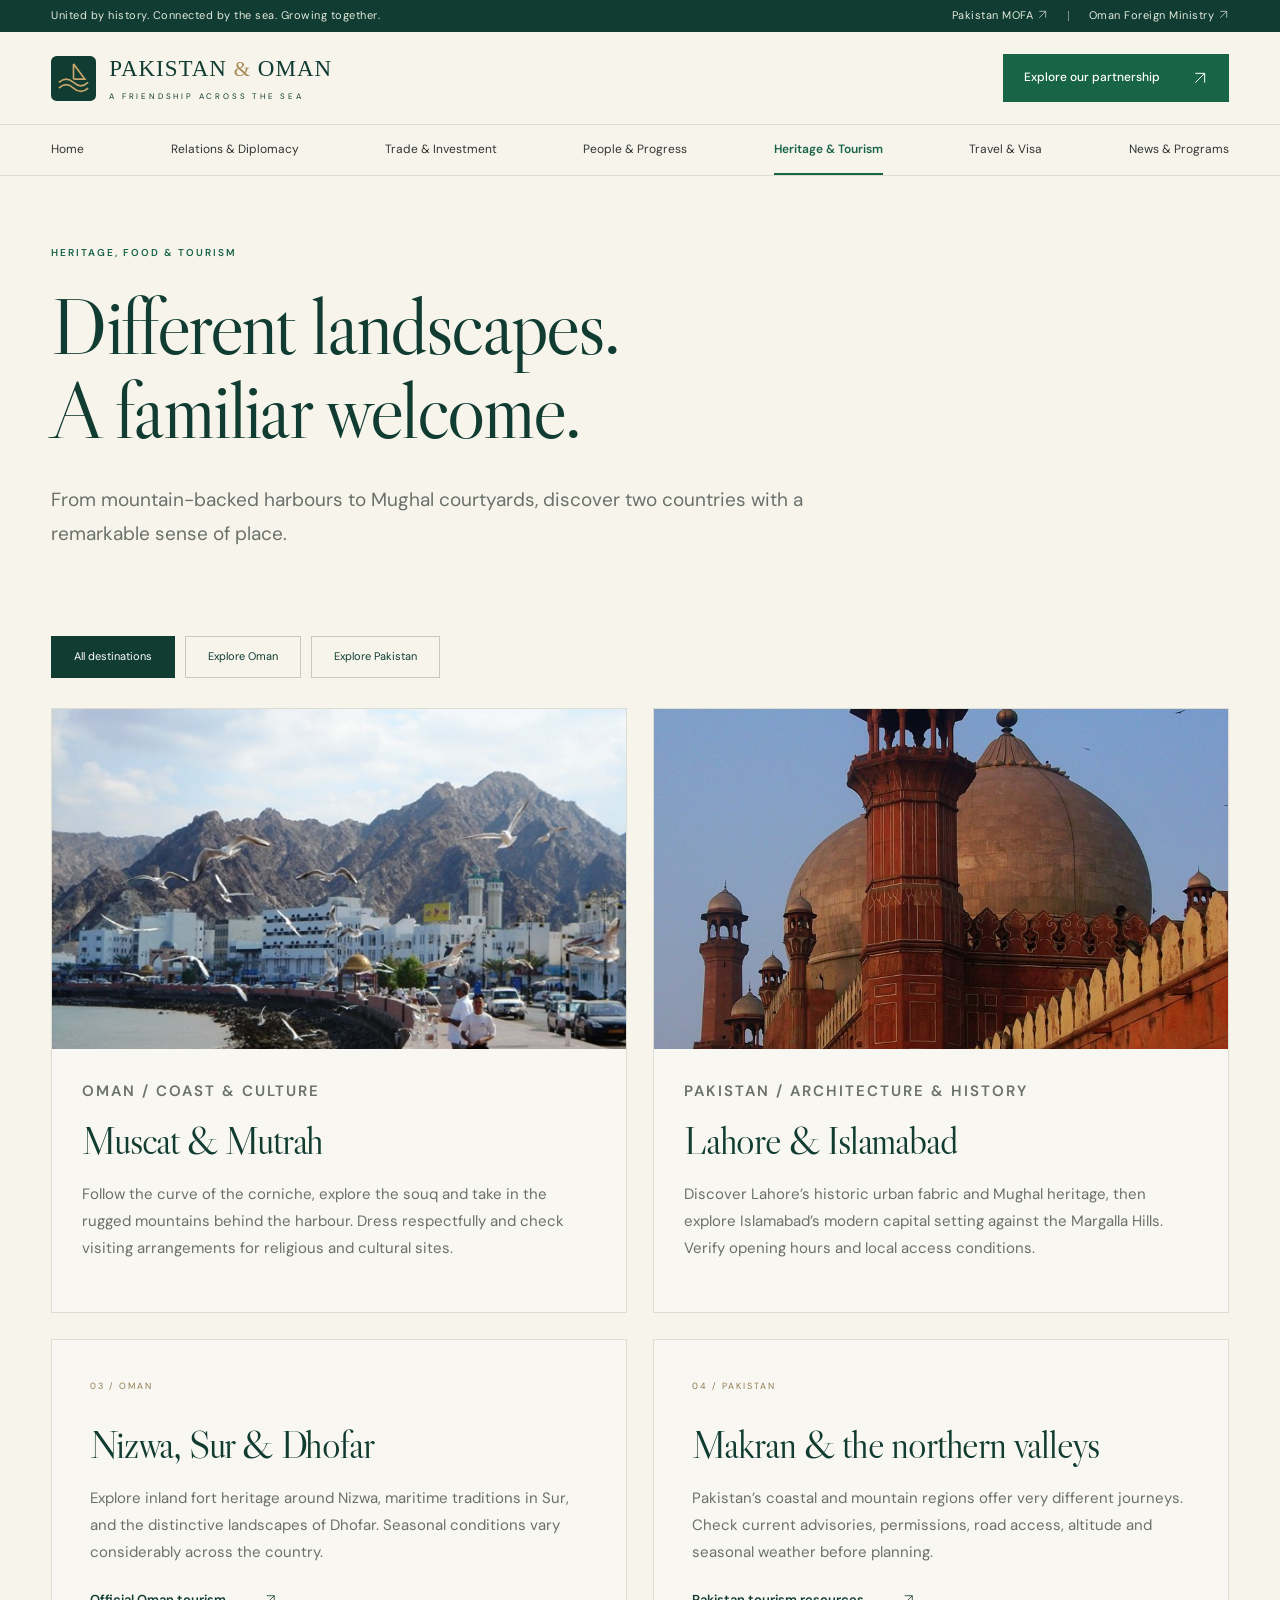
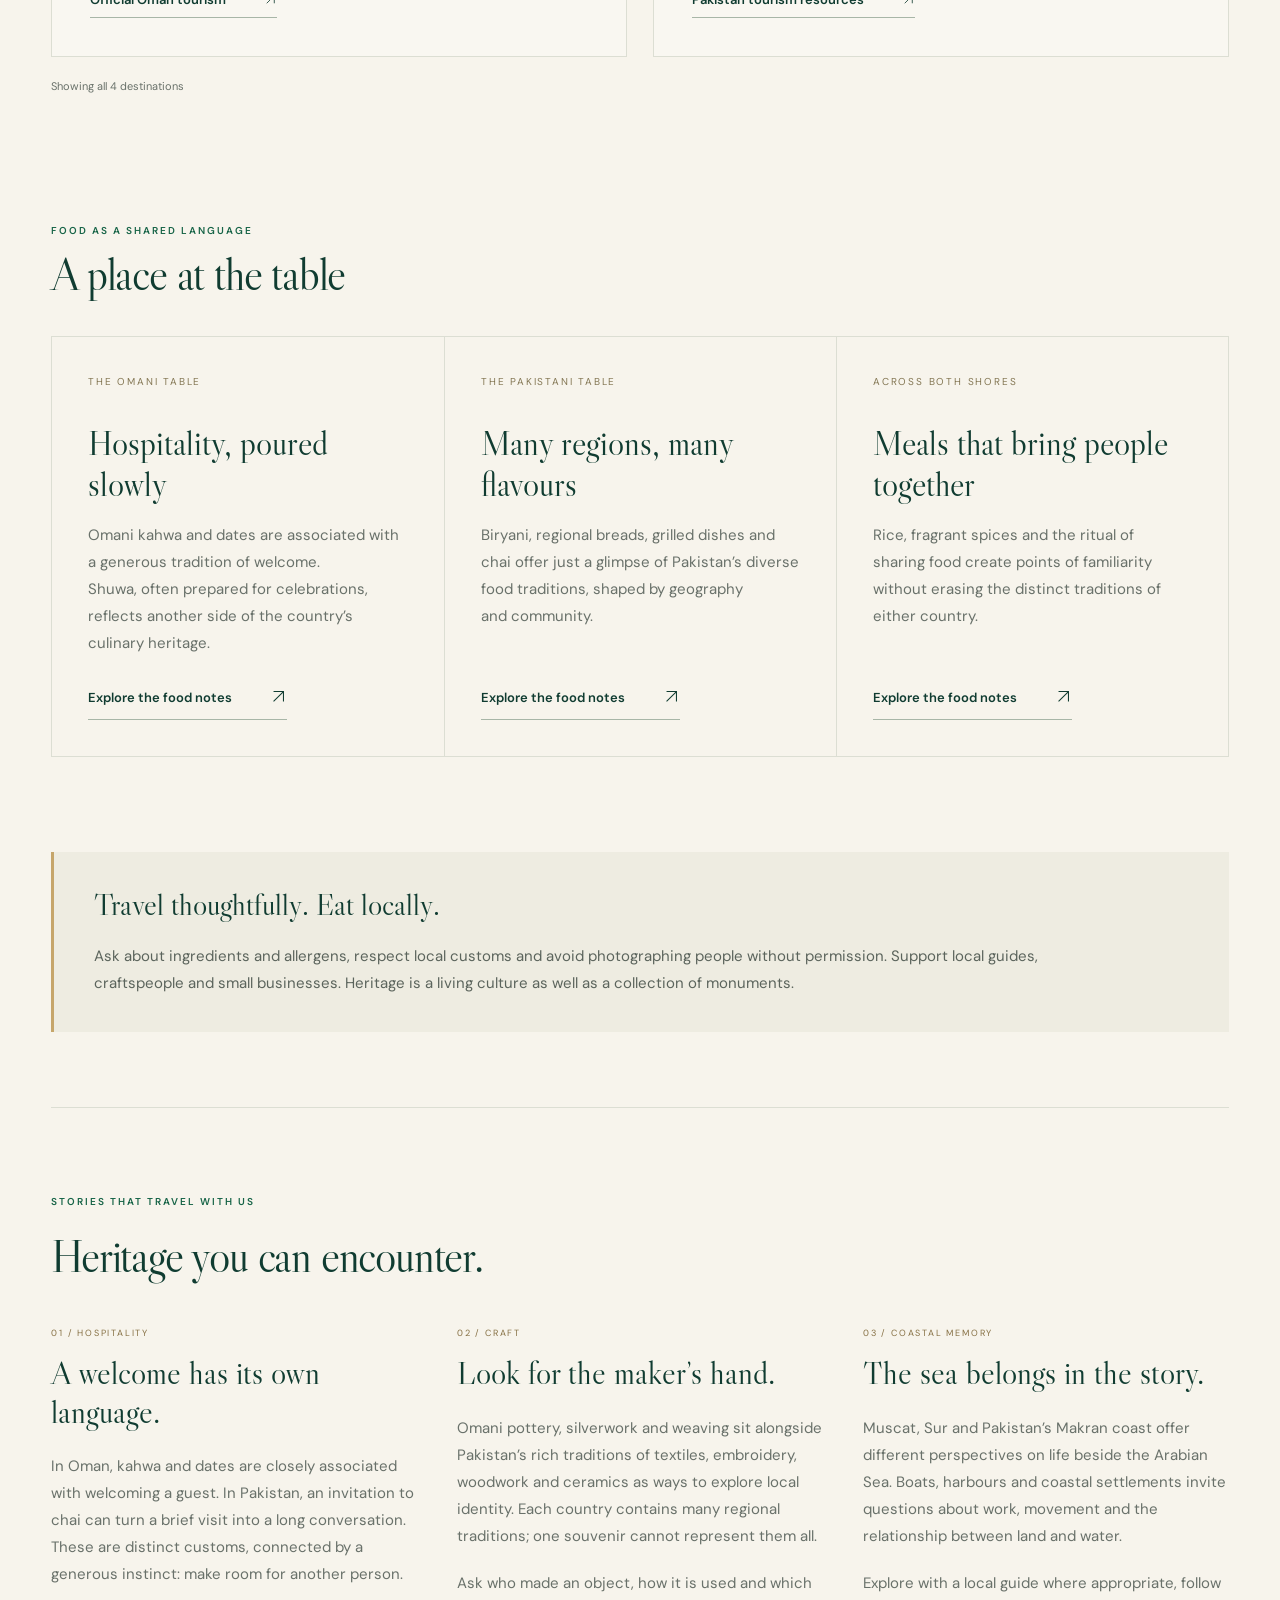
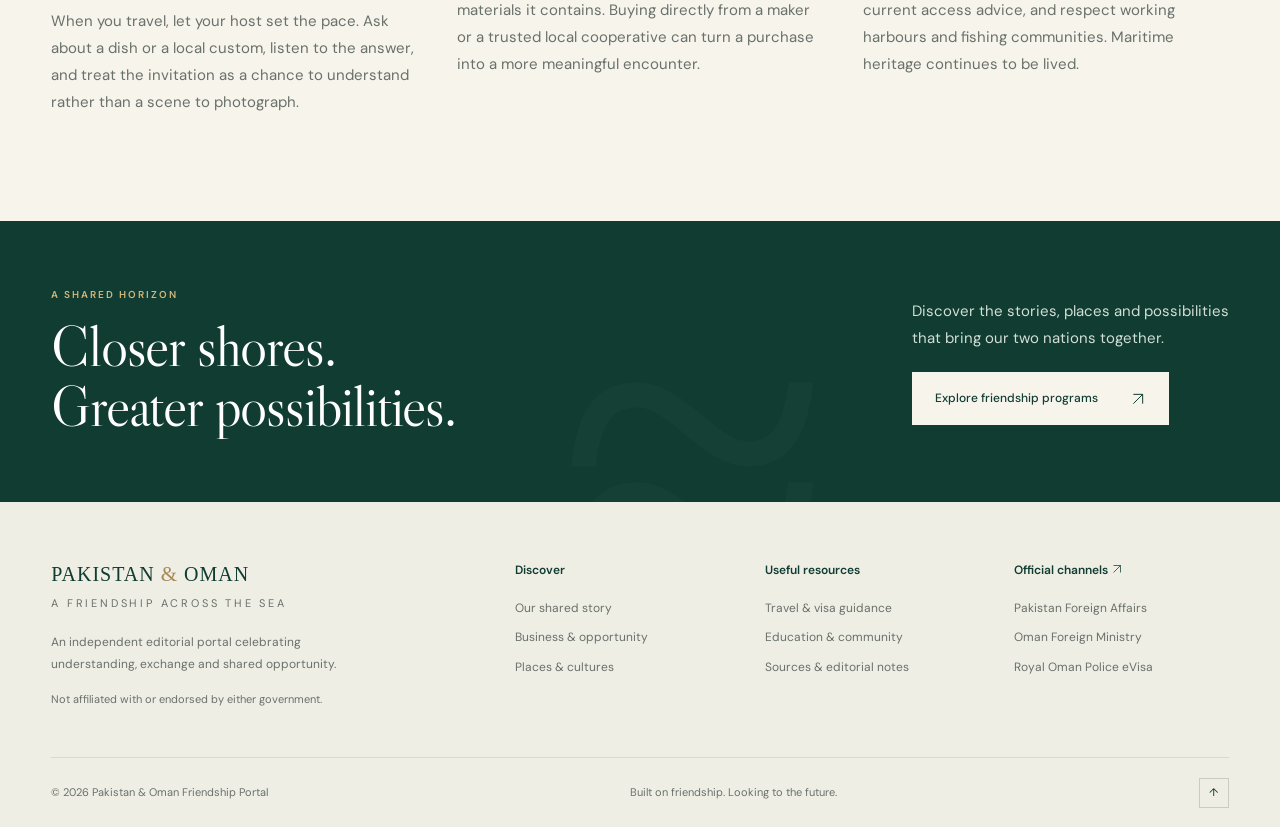
==== commit 2cd54ed9: "Expand PakOman stories, purpose and visitor resource guides" ====
--- a/heritage.html
+++ b/heritage.html
@@ -1 +1 @@
-<!doctype html><html lang="en"><head><meta charset="utf-8"><meta name="viewport" content="width=device-width,initial-scale=1"><meta name="description" content="Explore Pakistan and Oman: shared history, culture, travel and opportunities across the Arabian Sea."><meta name="theme-color" content="#103C31"><title>Heritage, Food & Tourism | Pakistan & Oman</title><link rel="icon" href="assets/favicon.svg" type="image/svg+xml"><link rel="preconnect" href="https://fonts.googleapis.com"><link rel="preconnect" href="https://fonts.gstatic.com" crossorigin><link href="https://fonts.googleapis.com/css2?family=DM+Sans:wght@400;450;500;600;700&family=Libre+Caslon+Display&display=swap" rel="stylesheet"><link rel="stylesheet" href="assets/style.css"><script src="assets/site.js" defer></script></head><body><a class="skip" href="#main">Skip to content</a><div class="topbar"><div class="wrap"><span>United by history. Connected by the sea. Growing together.</span><span class="official"><a href="https://mofa.gov.pk/">Pakistan MOFA <svg class="arrow-icon" viewBox="0 0 24 24" aria-hidden="true" fill="none" stroke="currentColor" stroke-width="1.5"><path d="M5 19 19 5M5 5h14v14"/></svg></a><i></i><a href="https://www.fm.gov.om/">Oman Foreign Ministry <svg class="arrow-icon" viewBox="0 0 24 24" aria-hidden="true" fill="none" stroke="currentColor" stroke-width="1.5"><path d="M5 19 19 5M5 5h14v14"/></svg></a></span></div></div><header><div class="wrap masthead"><a class="brand" href="index.html" aria-label="Pakistan and Oman home"><img src="assets/favicon.svg" width="45" height="45" alt=""><span>PAKISTAN <em>&</em> OMAN<small>A FRIENDSHIP ACROSS THE SEA</small></span></a><a class="button header-cta" href="relations.html">Explore our partnership <span><svg class="arrow-icon" viewBox="0 0 24 24" aria-hidden="true" fill="none" stroke="currentColor" stroke-width="1.5"><path d="M5 19 19 5M5 5h14v14"/></svg></span></a><button class="menu-button" aria-expanded="false" aria-controls="navigation">Menu <span>☰</span></button></div><nav id="navigation" aria-label="Main navigation"><div class="wrap"><a href="index.html">Home</a><a href="relations.html">Relations & Diplomacy</a><a href="trade.html">Trade & Investment</a><a href="people.html">People & Progress</a><a href="heritage.html" aria-current="page">Heritage & Tourism</a><a href="travel.html">Travel & Visa</a><a href="news.html">News & Programs</a></div></nav></header><main id="main"><section class="page-intro wrap"><p class="eyebrow">HERITAGE, FOOD & TOURISM</p><h1>Different landscapes.<br>A familiar welcome.</h1><p class="lead">From mountain-backed harbours to Mughal courtyards, discover two countries with a remarkable sense of place.</p></section><section class="wrap filter-section"><div class="filters" role="group" aria-label="Filter destinations"><button class="active" data-filter="all" aria-pressed="true">All destinations</button><button data-filter="oman" aria-pressed="false">Explore Oman</button><button data-filter="pakistan" aria-pressed="false">Explore Pakistan</button></div><div class="destination-grid heritage-grid"><article class="place-card" data-country="oman" id="oman"><img class="" src="assets/photos/muscat-harbour.jpg" data-fallback="assets/oman-fallback.svg" alt="Mutrah Corniche and harbour in Muscat, Oman" width="1400" height="1000" loading="lazy"><div><p class="eyebrow">OMAN / COAST & CULTURE</p><h2>Muscat & Mutrah</h2><p>Follow the curve of the corniche, explore the souq and take in the rugged mountains behind the harbour. Dress respectfully and check visiting arrangements for religious and cultural sites.</p></div></article><article class="place-card" data-country="pakistan" id="pakistan"><img class="" src="assets/photos/badshahi-mosque.jpg" data-fallback="assets/pakistan-fallback.svg" alt="Red sandstone minaret and dome of Badshahi Mosque, Lahore" width="1400" height="1000" loading="lazy"><div><p class="eyebrow">PAKISTAN / ARCHITECTURE & HISTORY</p><h2>Lahore & Islamabad</h2><p>Discover Lahore’s historic urban fabric and Mughal heritage, then explore Islamabad’s modern capital setting against the Margalla Hills. Verify opening hours and local access conditions.</p></div></article><article class="place-card text-place" data-country="oman"><span class="place-index">03 / OMAN</span><h2>Nizwa, Sur & Dhofar</h2><p>Explore inland fort heritage around Nizwa, maritime traditions in Sur, and the distinctive landscapes of Dhofar. Seasonal conditions vary considerably across the country.</p><a class="text-link" href="https://experienceoman.om/">Official Oman tourism <svg class="arrow-icon" viewBox="0 0 24 24" aria-hidden="true" fill="none" stroke="currentColor" stroke-width="1.5"><path d="M5 19 19 5M5 5h14v14"/></svg></a></article><article class="place-card text-place" data-country="pakistan"><span class="place-index">04 / PAKISTAN</span><h2>Makran & the northern valleys</h2><p>Pakistan’s coastal and mountain regions offer very different journeys. Check current advisories, permissions, road access, altitude and seasonal weather before planning.</p><a class="text-link" href="https://tourism.gov.pk/">Pakistan tourism resources <svg class="arrow-icon" viewBox="0 0 24 24" aria-hidden="true" fill="none" stroke="currentColor" stroke-width="1.5"><path d="M5 19 19 5M5 5h14v14"/></svg></a></article></div><p id="filter-status" class="filter-status" aria-live="polite">Showing all 4 destinations</p></section><section class="section wrap"><div class="section-heading"><div><p class="eyebrow">FOOD AS A SHARED LANGUAGE</p><h2>A place at the table</h2></div></div><div class="cards"><article class="topic-card"><span class="card-number">THE OMANI TABLE</span><h3>Hospitality, poured slowly</h3><p>Omani kahwa and dates are associated with a generous tradition of welcome. Shuwa, often prepared for celebrations, reflects another side of the country’s culinary heritage.</p><a class="text-link" href="#food">Explore the food notes <span><svg class="arrow-icon" viewBox="0 0 24 24" aria-hidden="true" fill="none" stroke="currentColor" stroke-width="1.5"><path d="M5 19 19 5M5 5h14v14"/></svg></span></a></article><article class="topic-card"><span class="card-number">THE PAKISTANI TABLE</span><h3>Many regions, many flavours</h3><p>Biryani, regional breads, grilled dishes and chai offer just a glimpse of Pakistan’s diverse food traditions, shaped by geography and community.</p><a class="text-link" href="#food">Explore the food notes <span><svg class="arrow-icon" viewBox="0 0 24 24" aria-hidden="true" fill="none" stroke="currentColor" stroke-width="1.5"><path d="M5 19 19 5M5 5h14v14"/></svg></span></a></article><article class="topic-card"><span class="card-number">ACROSS BOTH SHORES</span><h3>Meals that bring people together</h3><p>Rice, fragrant spices and the ritual of sharing food create points of familiarity without erasing the distinct traditions of either country.</p><a class="text-link" href="#food">Explore the food notes <span><svg class="arrow-icon" viewBox="0 0 24 24" aria-hidden="true" fill="none" stroke="currentColor" stroke-width="1.5"><path d="M5 19 19 5M5 5h14v14"/></svg></span></a></article></div></section><section class="wrap notice" id="food"><h3>Travel thoughtfully. Eat locally.</h3><p>Ask about ingredients and allergens, respect local customs and avoid photographing people without permission. Support local guides, craftspeople and small businesses. Heritage is a living culture as well as a collection of monuments.</p></section></main><section class="closing"><div class="wrap"><div><p class="eyebrow">A SHARED HORIZON</p><h2>Closer shores.<br>Greater possibilities.</h2></div><div><p>Discover the stories, places and possibilities<br>that bring our two nations together.</p><a class="button light" href="news.html#programs">Explore friendship programs <span><svg class="arrow-icon" viewBox="0 0 24 24" aria-hidden="true" fill="none" stroke="currentColor" stroke-width="1.5"><path d="M5 19 19 5M5 5h14v14"/></svg></span></a></div></div></section><footer><div class="wrap footer-grid"><div><a class="brand" href="index.html"><span>PAKISTAN <em>&</em> OMAN<small>A FRIENDSHIP ACROSS THE SEA</small></span></a><p>An independent editorial portal celebrating<br>understanding, exchange and shared opportunity.</p><small>Not affiliated with or endorsed by either government.</small></div><div><h3>Discover</h3><a href="relations.html">Our shared story</a><a href="trade.html">Business & opportunity</a><a href="heritage.html">Places & cultures</a></div><div><h3>Useful resources</h3><a href="travel.html">Travel & visa guidance</a><a href="people.html">Education & community</a><a href="news.html#sources">Sources & editorial notes</a></div><div><h3>Official channels <svg class="arrow-icon" viewBox="0 0 24 24" aria-hidden="true" fill="none" stroke="currentColor" stroke-width="1.5"><path d="M5 19 19 5M5 5h14v14"/></svg></h3><a href="https://mofa.gov.pk/">Pakistan Foreign Affairs</a><a href="https://www.fm.gov.om/">Oman Foreign Ministry</a><a href="https://evisa.rop.gov.om/">Royal Oman Police eVisa</a></div></div><div class="wrap footer-bottom"><span>© 2026 Pakistan & Oman Friendship Portal</span><span>Built on friendship. Looking to the future.</span><button class="back-top" aria-label="Back to top">↑</button></div></footer></body></html>+<!doctype html><html lang="en"><head><meta charset="utf-8"><meta name="viewport" content="width=device-width,initial-scale=1"><meta name="description" content="Explore Pakistan and Oman: shared history, culture, travel and opportunities across the Arabian Sea."><meta name="theme-color" content="#103C31"><title>Heritage, Food & Tourism | Pakistan & Oman</title><link rel="icon" href="assets/favicon.svg" type="image/svg+xml"><link rel="preconnect" href="https://fonts.googleapis.com"><link rel="preconnect" href="https://fonts.gstatic.com" crossorigin><link href="https://fonts.googleapis.com/css2?family=DM+Sans:wght@400;450;500;600;700&family=Libre+Caslon+Display&display=swap" rel="stylesheet"><link rel="stylesheet" href="assets/style.css"><script src="assets/site.js" defer></script></head><body><a class="skip" href="#main">Skip to content</a><div class="topbar"><div class="wrap"><span>United by history. Connected by the sea. Growing together.</span><span class="official"><a href="https://mofa.gov.pk/">Pakistan MOFA <svg class="arrow-icon" viewBox="0 0 24 24" aria-hidden="true" fill="none" stroke="currentColor" stroke-width="1.5"><path d="M5 19 19 5M5 5h14v14"/></svg></a><i></i><a href="https://www.fm.gov.om/">Oman Foreign Ministry <svg class="arrow-icon" viewBox="0 0 24 24" aria-hidden="true" fill="none" stroke="currentColor" stroke-width="1.5"><path d="M5 19 19 5M5 5h14v14"/></svg></a></span></div></div><header><div class="wrap masthead"><a class="brand" href="index.html" aria-label="Pakistan and Oman home"><img src="assets/favicon.svg" width="45" height="45" alt=""><span>PAKISTAN <em>&</em> OMAN<small>A FRIENDSHIP ACROSS THE SEA</small></span></a><a class="button header-cta" href="relations.html">Explore our partnership <span><svg class="arrow-icon" viewBox="0 0 24 24" aria-hidden="true" fill="none" stroke="currentColor" stroke-width="1.5"><path d="M5 19 19 5M5 5h14v14"/></svg></span></a><button class="menu-button" aria-expanded="false" aria-controls="navigation">Menu <span>☰</span></button></div><nav id="navigation" aria-label="Main navigation"><div class="wrap"><a href="index.html">Home</a><a href="relations.html">Relations & Diplomacy</a><a href="trade.html">Trade & Investment</a><a href="people.html">People & Progress</a><a href="heritage.html" aria-current="page">Heritage & Tourism</a><a href="travel.html">Travel & Visa</a><a href="news.html">News & Programs</a></div></nav></header><main id="main"><section class="page-intro wrap"><p class="eyebrow">HERITAGE, FOOD & TOURISM</p><h1>Different landscapes.<br>A familiar welcome.</h1><p class="lead">From mountain-backed harbours to Mughal courtyards, discover two countries with a remarkable sense of place.</p></section><section class="wrap filter-section"><div class="filters" role="group" aria-label="Filter destinations"><button class="active" data-filter="all" aria-pressed="true">All destinations</button><button data-filter="oman" aria-pressed="false">Explore Oman</button><button data-filter="pakistan" aria-pressed="false">Explore Pakistan</button></div><div class="destination-grid heritage-grid"><article class="place-card" data-country="oman" id="oman"><img class="" src="assets/photos/muscat-harbour.jpg" data-fallback="assets/oman-fallback.svg" alt="Mutrah Corniche and harbour in Muscat, Oman" width="1400" height="1000" loading="lazy"><div><p class="eyebrow">OMAN / COAST & CULTURE</p><h2>Muscat & Mutrah</h2><p>Follow the curve of the corniche, explore the souq and take in the rugged mountains behind the harbour. Dress respectfully and check visiting arrangements for religious and cultural sites.</p></div></article><article class="place-card" data-country="pakistan" id="pakistan"><img class="" src="assets/photos/badshahi-mosque.jpg" data-fallback="assets/pakistan-fallback.svg" alt="Red sandstone minaret and dome of Badshahi Mosque, Lahore" width="1400" height="1000" loading="lazy"><div><p class="eyebrow">PAKISTAN / ARCHITECTURE & HISTORY</p><h2>Lahore & Islamabad</h2><p>Discover Lahore’s historic urban fabric and Mughal heritage, then explore Islamabad’s modern capital setting against the Margalla Hills. Verify opening hours and local access conditions.</p></div></article><article class="place-card text-place" data-country="oman"><span class="place-index">03 / OMAN</span><h2>Nizwa, Sur & Dhofar</h2><p>Explore inland fort heritage around Nizwa, maritime traditions in Sur, and the distinctive landscapes of Dhofar. Seasonal conditions vary considerably across the country.</p><a class="text-link" href="https://experienceoman.om/">Official Oman tourism <svg class="arrow-icon" viewBox="0 0 24 24" aria-hidden="true" fill="none" stroke="currentColor" stroke-width="1.5"><path d="M5 19 19 5M5 5h14v14"/></svg></a></article><article class="place-card text-place" data-country="pakistan"><span class="place-index">04 / PAKISTAN</span><h2>Makran & the northern valleys</h2><p>Pakistan’s coastal and mountain regions offer very different journeys. Check current advisories, permissions, road access, altitude and seasonal weather before planning.</p><a class="text-link" href="https://tourism.gov.pk/">Pakistan tourism resources <svg class="arrow-icon" viewBox="0 0 24 24" aria-hidden="true" fill="none" stroke="currentColor" stroke-width="1.5"><path d="M5 19 19 5M5 5h14v14"/></svg></a></article></div><p id="filter-status" class="filter-status" aria-live="polite">Showing all 4 destinations</p></section><section class="section wrap"><div class="section-heading"><div><p class="eyebrow">FOOD AS A SHARED LANGUAGE</p><h2>A place at the table</h2></div></div><div class="cards"><article class="topic-card"><span class="card-number">THE OMANI TABLE</span><h3>Hospitality, poured slowly</h3><p>Omani kahwa and dates are associated with a generous tradition of welcome. Shuwa, often prepared for celebrations, reflects another side of the country’s culinary heritage.</p><a class="text-link" href="#food">Explore the food notes <span><svg class="arrow-icon" viewBox="0 0 24 24" aria-hidden="true" fill="none" stroke="currentColor" stroke-width="1.5"><path d="M5 19 19 5M5 5h14v14"/></svg></span></a></article><article class="topic-card"><span class="card-number">THE PAKISTANI TABLE</span><h3>Many regions, many flavours</h3><p>Biryani, regional breads, grilled dishes and chai offer just a glimpse of Pakistan’s diverse food traditions, shaped by geography and community.</p><a class="text-link" href="#food">Explore the food notes <span><svg class="arrow-icon" viewBox="0 0 24 24" aria-hidden="true" fill="none" stroke="currentColor" stroke-width="1.5"><path d="M5 19 19 5M5 5h14v14"/></svg></span></a></article><article class="topic-card"><span class="card-number">ACROSS BOTH SHORES</span><h3>Meals that bring people together</h3><p>Rice, fragrant spices and the ritual of sharing food create points of familiarity without erasing the distinct traditions of either country.</p><a class="text-link" href="#food">Explore the food notes <span><svg class="arrow-icon" viewBox="0 0 24 24" aria-hidden="true" fill="none" stroke="currentColor" stroke-width="1.5"><path d="M5 19 19 5M5 5h14v14"/></svg></span></a></article></div></section><section class="wrap notice" id="food"><h3>Travel thoughtfully. Eat locally.</h3><p>Ask about ingredients and allergens, respect local customs and avoid photographing people without permission. Support local guides, craftspeople and small businesses. Heritage is a living culture as well as a collection of monuments.</p></section><section class="section wrap living-heritage" id="living-heritage"><p class="eyebrow">STORIES THAT TRAVEL WITH US</p><h2>Heritage you can encounter.</h2><div class="heritage-essays"><article><span class="essay-label">01 / HOSPITALITY</span><h3>A welcome has its own language.</h3><p>In Oman, kahwa and dates are closely associated with welcoming a guest. In Pakistan, an invitation to chai can turn a brief visit into a long conversation. These are distinct customs, connected by a generous instinct: make room for another person.</p><p>When you travel, let your host set the pace. Ask about a dish or a local custom, listen to the answer, and treat the invitation as a chance to understand rather than a scene to photograph.</p></article><article id="craft-stories"><span class="essay-label">02 / CRAFT</span><h3>Look for the maker’s hand.</h3><p>Omani pottery, silverwork and weaving sit alongside Pakistan’s rich traditions of textiles, embroidery, woodwork and ceramics as ways to explore local identity. Each country contains many regional traditions; one souvenir cannot represent them all.</p><p>Ask who made an object, how it is used and which materials it contains. Buying directly from a maker or a trusted local cooperative can turn a purchase into a more meaningful encounter.</p></article><article><span class="essay-label">03 / COASTAL MEMORY</span><h3>The sea belongs in the story.</h3><p>Muscat, Sur and Pakistan’s Makran coast offer different perspectives on life beside the Arabian Sea. Boats, harbours and coastal settlements invite questions about work, movement and the relationship between land and water.</p><p>Explore with a local guide where appropriate, follow current access advice, and respect working harbours and fishing communities. Maritime heritage continues to be lived.</p></article></div></section></main><section class="closing"><div class="wrap"><div><p class="eyebrow">A SHARED HORIZON</p><h2>Closer shores.<br>Greater possibilities.</h2></div><div><p>Discover the stories, places and possibilities<br>that bring our two nations together.</p><a class="button light" href="news.html#programs">Explore friendship programs <span><svg class="arrow-icon" viewBox="0 0 24 24" aria-hidden="true" fill="none" stroke="currentColor" stroke-width="1.5"><path d="M5 19 19 5M5 5h14v14"/></svg></span></a></div></div></section><footer><div class="wrap footer-grid"><div><a class="brand" href="index.html"><span>PAKISTAN <em>&</em> OMAN<small>A FRIENDSHIP ACROSS THE SEA</small></span></a><p>An independent editorial portal celebrating<br>understanding, exchange and shared opportunity.</p><small>Not affiliated with or endorsed by either government.</small></div><div><h3>Discover</h3><a href="relations.html">Our shared story</a><a href="trade.html">Business & opportunity</a><a href="heritage.html">Places & cultures</a></div><div><h3>Useful resources</h3><a href="travel.html">Travel & visa guidance</a><a href="people.html">Education & community</a><a href="news.html#sources">Sources & editorial notes</a></div><div><h3>Official channels <svg class="arrow-icon" viewBox="0 0 24 24" aria-hidden="true" fill="none" stroke="currentColor" stroke-width="1.5"><path d="M5 19 19 5M5 5h14v14"/></svg></h3><a href="https://mofa.gov.pk/">Pakistan Foreign Affairs</a><a href="https://www.fm.gov.om/">Oman Foreign Ministry</a><a href="https://evisa.rop.gov.om/">Royal Oman Police eVisa</a></div></div><div class="wrap footer-bottom"><span>© 2026 Pakistan & Oman Friendship Portal</span><span>Built on friendship. Looking to the future.</span><button class="back-top" aria-label="Back to top">↑</button></div></footer></body></html>
--- a/assets/style.css
+++ b/assets/style.css
@@ -7,3 +7,102 @@
 
 .sea-story{padding:70px 0;background:#eef0e6;border-top:1px solid var(--line)}.sea-layout{display:grid;grid-template-columns:1fr 1.2fr;align-items:center;gap:65px}.sea-layout h2{margin-bottom:25px}.sea-layout p:not(.eyebrow){max-width:440px;font-size:13px;color:var(--muted)}.route-graphic{margin:0}.route-graphic svg{width:100%;display:block}.route-graphic text{font:11px var(--sans);letter-spacing:3px;fill:var(--dark)}.route-graphic .sea-name{font:italic 17px var(--serif);letter-spacing:4px;fill:#7a8d7e}.route-graphic figcaption{font-size:9px;text-align:center;color:var(--muted)}.route-line{animation:route-flow 18s linear infinite}.port-ring{fill:none;stroke:#176447;stroke-width:1;transform-box:fill-box;transform-origin:center;animation:port-pulse 4s ease-out infinite}.port-ring.second{animation-delay:2s}.sailing-dhow{offset-path:path('M125 285C220 290 260 130 510 105');offset-rotate:0deg;animation:sail 20s ease-in-out infinite alternate}.wave{fill:none;stroke:#8fac9b;stroke-width:1;animation:wave-drift 6s ease-in-out infinite alternate}.wave-two{animation-delay:-3s;opacity:.5}.motion-toggle{border:1px solid #bac5b4;color:var(--dark);background:transparent;padding:9px 14px;font-size:10px;display:flex;align-items:center;gap:20px}.motion-paused .sea-story *{animation-play-state:paused!important}.motion-paused .reveal-pending{opacity:1;transform:none}.reveal-pending{opacity:0;transform:translateY(20px);transition:opacity .65s ease,transform .65s ease}.reveal-pending.is-visible{opacity:1;transform:none}@keyframes sail{from{offset-distance:0%}to{offset-distance:100%}}@keyframes route-flow{to{stroke-dashoffset:-240}}@keyframes port-pulse{0%{transform:scale(.6);opacity:1}100%{transform:scale(1.8);opacity:0}}@keyframes wave-drift{to{transform:translateX(18px)}}@media(max-width:800px){.sea-layout{gap:25px}.sea-layout h2{font-size:38px}}@media(max-width:560px){.sea-story{padding:45px 0}.sea-layout{grid-template-columns:1fr;gap:25px}.sea-layout h2{font-size:43px}.route-graphic{margin:0 -5px}}@media(prefers-reduced-motion:reduce){.reveal-pending{opacity:1;transform:none}.sailing-dhow{offset-distance:50%}.motion-toggle{display:none}}@media print{.reveal-pending{opacity:1;transform:none}.motion-toggle{display:none}}
 .photo-credits{margin:25px 0}.photo-credits p{font-size:10px!important;line-height:1.8}.hero-main{object-position:center 55%}
+
+/* Native scroll timelines: no scroll listeners, per-frame layout reads or inherited animation variables. */
+.scroll-voyage{position:relative;background:#e8eade;view-timeline-name:--voyage;view-timeline-axis:block}
+.voyage-stage{overflow:clip;padding:70px 0}
+.voyage-layout{display:grid;grid-template-columns:.75fr 1.25fr;gap:70px;align-items:center;min-height:590px}
+.voyage-copy{position:relative;z-index:4}.voyage-copy h2{font-size:clamp(45px,4.4vw,68px);margin-bottom:25px;text-wrap:balance}
+.voyage-copy>p:not(.eyebrow){max-width:340px;font-size:13px;color:var(--muted);text-wrap:pretty}
+.scroll-invitation{font-size:10px!important;letter-spacing:1px;margin:28px 0}.scroll-invitation span{font-size:22px;margin-right:12px;color:var(--green)}
+.voyage-scene{height:570px;position:relative;perspective:1500px;isolation:isolate}
+.voyage-backdrop{position:absolute;top:10px;left:5%;font:130px/.88 var(--serif);color:#cbd3be;letter-spacing:-5px;pointer-events:none}
+.voyage-orbit{position:absolute;inset:0 -10px 0 0;border:1px solid #bba77a70;border-radius:50%;transform:rotate(-22deg)}
+.voyage-photo{position:absolute;margin:0;border:7px solid var(--ivory);box-shadow:0 24px 48px #103c3126;backface-visibility:hidden}
+.voyage-photo img{width:100%;height:100%;object-fit:cover;display:block}.voyage-photo:after{content:'';position:absolute;inset:40% 0 0;background:linear-gradient(transparent,#103c31b3)}
+.voyage-photo figcaption{position:absolute;z-index:1;bottom:20px;left:17px;right:15px;color:white;font:25px/1.15 var(--serif)}
+.voyage-photo figcaption span{display:block;font:8px/1.8 var(--sans);letter-spacing:2px;margin-bottom:9px}
+.voyage-pakistan{width:45%;height:380px;left:0;top:65px;z-index:2;transform:rotate(-8deg)}
+.voyage-oman{width:52%;height:370px;right:0;top:130px;z-index:3;transform:rotate(7deg)}
+.voyage-nizwa{width:38%;height:260px;left:32%;top:0;z-index:1;transform:rotate(4deg)}.voyage-nizwa figcaption{display:none}
+.voyage-coordinate{position:absolute;bottom:0;right:10px;font-size:8px;letter-spacing:2px;color:#687b69}
+.voyage-progress{height:2px;background:#cdd4c5;max-width:220px;margin-top:35px}.voyage-progress span{display:block;height:100%;background:var(--green);transform:scaleX(1);transform-origin:left}
+h1,h2{text-wrap:balance}p{text-wrap:pretty}
+@supports(animation-timeline:view()){
+ .scroll-depth-enabled .scroll-voyage{height:250svh}
+ .scroll-depth-enabled .voyage-stage{position:sticky;top:0;height:100svh;min-height:640px;display:flex;align-items:center;padding:35px 0}
+ .scroll-depth-enabled .voyage-photo,.scroll-depth-enabled .voyage-backdrop,.scroll-depth-enabled .voyage-progress span{animation-duration:1s;animation-timing-function:linear;animation-fill-mode:both;animation-timeline:--voyage;animation-range:contain 0% contain 100%}
+ .scroll-depth-enabled .voyage-pakistan{animation-name:pakistan-depth}
+ .scroll-depth-enabled .voyage-oman{animation-name:oman-depth}
+ .scroll-depth-enabled .voyage-nizwa{animation-name:nizwa-depth}
+ .scroll-depth-enabled .voyage-backdrop{animation-name:backdrop-depth}
+ .scroll-depth-enabled .voyage-progress span{animation-name:journey-progress}
+ .scroll-depth-enabled .hero{view-timeline-name:--hero;view-timeline-axis:block}
+ .scroll-depth-enabled .hero-main{animation:hero-depth 1s linear both;animation-timeline:--hero;animation-range:exit 0% exit 100%}
+ .scroll-depth-enabled .inset-photo{animation:inset-depth 1s linear both;animation-timeline:--hero;animation-range:exit 0% exit 100%}
+ .scroll-depth-enabled .sea-story{view-timeline-name:--sea}
+ .scroll-depth-enabled .sailing-dhow{animation:sea-crossing 1s linear both;animation-timeline:--sea;animation-range:entry 20% exit 80%}
+ .scroll-depth-enabled .route-line{animation:none}
+}
+@keyframes pakistan-depth{0%{transform:translate3d(30px,75px,0) rotateY(-22deg) rotateZ(-13deg)}50%{transform:translate3d(-20px,-5px,70px) rotateY(0) rotateZ(-3deg)}100%{transform:translate3d(-45px,-75px,-100px) rotateY(14deg) rotateZ(5deg)}}
+@keyframes oman-depth{0%{transform:translate3d(35px,100px,-130px) rotateY(25deg) rotateZ(13deg)}50%{transform:translate3d(-20px,0,70px) rotateY(0) rotateZ(2deg)}100%{transform:translate3d(-40px,-65px,110px) rotateY(-14deg) rotateZ(-5deg)}}
+@keyframes nizwa-depth{from{transform:translate3d(0,45px,-100px) rotateZ(-4deg)}to{transform:translate3d(15px,-35px,-180px) rotateZ(8deg)}}
+@keyframes backdrop-depth{from{transform:translateY(25px)}to{transform:translateY(-25px)}}
+@keyframes journey-progress{from{transform:scaleX(0)}to{transform:scaleX(1)}}
+@keyframes hero-depth{from{transform:scale(1.04) translateY(0)}to{transform:scale(1.12) translateY(20px)}}
+@keyframes inset-depth{from{transform:translateY(0) rotateZ(0)}to{transform:translateY(-45px) rotateZ(-4deg)}}
+@keyframes sea-crossing{from{offset-distance:0%}to{offset-distance:100%}}
+.motion-in-view .voyage-photo,.motion-in-view .hero-main,.motion-in-view .inset-photo{will-change:transform}
+.sea-story:not(.motion-in-view) .port-ring,.sea-story:not(.motion-in-view) .wave,.sea-story:not(.motion-in-view) .route-line{animation-play-state:paused}
+.motion-paused .scroll-voyage *,.motion-paused .hero *{animation-play-state:paused!important}
+@media(max-width:1000px){.voyage-layout{gap:35px}.voyage-scene{height:490px}.voyage-photo{border-width:5px}.voyage-pakistan{height:320px}.voyage-oman{height:310px}.voyage-nizwa{height:230px}.voyage-backdrop{font-size:105px}.voyage-copy h2{font-size:47px}.voyage-photo figcaption{font-size:21px}}
+@media(max-width:560px){.voyage-stage{padding:45px 0}.voyage-layout{grid-template-columns:1fr;gap:15px;min-height:0}.voyage-copy h2{font-size:43px;margin-bottom:14px}.voyage-copy .eyebrow{font-size:8px;margin-bottom:12px}.voyage-copy>p:not(.eyebrow){font-size:12px;max-width:340px;margin-bottom:12px}.voyage-copy .text-link{font-size:9px}.scroll-invitation{margin:12px 0}.voyage-progress{margin-top:18px}.voyage-scene{height:325px;margin:5px 16px}.voyage-photo figcaption{font-size:17px;left:10px;bottom:12px}.voyage-photo figcaption span{font-size:6px;letter-spacing:1px}.voyage-pakistan{height:220px;top:45px;width:48%}.voyage-oman{height:220px;top:80px;width:52%}.voyage-nizwa{height:155px;width:36%}.voyage-nizwa figcaption{display:none}.voyage-backdrop{font-size:75px}.voyage-coordinate{font-size:6px}.scroll-depth-enabled .scroll-voyage{height:210svh}.scroll-depth-enabled .voyage-stage{min-height:700px}.scroll-depth-enabled .voyage-photo{animation-range:contain 0% contain 100%}}
+@media(max-height:730px){.scroll-depth-enabled .voyage-stage{position:relative;height:auto;min-height:0;padding:45px 0}.scroll-depth-enabled .scroll-voyage{height:auto}.scroll-depth-enabled .voyage-photo,.scroll-depth-enabled .voyage-backdrop,.scroll-depth-enabled .voyage-progress span{animation-range:entry 10% exit 90%}}
+@media(prefers-reduced-motion:reduce){.scroll-depth-enabled .scroll-voyage{height:auto}.scroll-depth-enabled .voyage-stage{position:relative;height:auto;min-height:0}.scroll-invitation{display:none}.voyage-photo,.hero-main,.inset-photo{will-change:auto!important}}
+@media print{.scroll-depth-enabled .scroll-voyage{height:auto}.scroll-depth-enabled .voyage-stage{position:relative;height:auto}.voyage-photo{box-shadow:none}.scroll-invitation{display:none}}
+/* Desktop and laptop composition: readable copy, aligned columns, height-aware scenes. */
+@media screen and (min-width:1024px){
+ .wrap{max-width:1480px;width:calc(100% - clamp(64px,8vw,120px))}
+ .topbar{font-size:11px}.topbar .wrap{min-height:32px}
+ .masthead{min-height:92px}nav a{font-size:12px;padding:14px 0}
+ .header-cta{font-size:12px;padding:12px 20px}
+ .hero{max-width:1600px;grid-template-columns:1fr 1.08fr;min-height:0}
+ .hero-copy{padding:52px 40px 32px clamp(32px,4vw,60px)}
+ .hero h1{font-size:clamp(70px,5.4vw,96px);line-height:1.04;letter-spacing:-2.6px;margin-bottom:24px}
+ .hero .eyebrow{font-size:9px;letter-spacing:1.6px}
+ .hero-copy>p:not(.eyebrow){font-size:14px;line-height:1.85;max-width:470px}
+ .hero-copy .desktop{display:none}.hero-buttons{gap:26px}.hero-buttons .button{font-size:13px;padding:15px 22px}.plain-link{font-size:12px}
+ .hero-note{font-size:8px;letter-spacing:1.3px;padding-top:25px}
+ .hero-visual{min-height:clamp(520px,calc(100svh - 218px),680px);margin:24px 28px 28px 0}
+ .inset-photo{width:clamp(220px,19vw,300px);height:clamp(175px,15vw,235px);left:-42px;bottom:30px}
+ .photo-label{font-size:9px}.inset-photo span{font-size:8px}.sea-stamp{right:30px;bottom:45px}
+ .story{gap:clamp(50px,7vw,110px)}.story p,.feature-split p:not(.eyebrow),.topic-card p,.timeline p,.place-card p,.visa-card p,.notice p,.section-description,.sea-layout p:not(.eyebrow){font-size:15px}
+ .story p,.feature-split p:not(.eyebrow){max-width:64ch}
+ .eyebrow{font-size:10px}.topic-card{padding:36px;min-height:340px}.topic-card h3{font-size:34px}.card-number{font-size:10px}
+ .text-link{font-size:13px}.section-heading>.text-link{font-size:13px;white-space:nowrap}
+ .destination{min-height:440px}.destination h3{font-size:38px}.destination span{font-size:10px}.destination p{font-size:12px}
+ .news-list>a{grid-template-columns:190px minmax(0,1fr) 190px 25px}.news-list h3{font-size:29px}.news-type{font-size:10px}.news-list a>span:nth-last-child(2){font-size:12px}
+ .closing p:not(.eyebrow){font-size:15px}.footer-grid p,.footer-grid>div>a:not(.brand){font-size:12px}.footer-grid h3{font-size:12px}.footer-grid small,.footer-bottom{font-size:11px}
+ .page-intro{padding-top:68px}.lead{font-size:19px;max-width:760px}.feature-image{height:460px}.place-card img{height:340px}
+ .faq summary{font-size:18px}.faq details p,.checklist label,.steps{font-size:15px}.article-feature article>p:not(.lead):not(.eyebrow){font-size:16px}
+ .scroll-depth-enabled .voyage-stage{min-height:0;height:100svh}.voyage-layout{grid-template-columns:.85fr 1.15fr;gap:65px;min-height:0}
+ .voyage-copy h2{font-size:clamp(48px,3.8vw,68px)}.voyage-copy>p:not(.eyebrow){font-size:15px;max-width:390px}
+ .voyage-scene{height:clamp(450px,61svh,620px)}.voyage-pakistan{height:68%;top:10%}.voyage-oman{height:66%;top:22%}.voyage-nizwa{height:46%}
+ .voyage-coordinate{font-size:9px}.voyage-photo figcaption{font-size:clamp(22px,1.7vw,29px)}.voyage-backdrop{font-size:clamp(100px,9vw,150px)}
+}
+@media screen and (min-width:1024px) and (max-height:800px){
+ .masthead{min-height:80px}nav a{padding:12px 0}.hero-copy{padding-top:32px;padding-bottom:22px}.hero h1{font-size:clamp(65px,5.1vw,82px);margin-bottom:18px}
+ .hero .eyebrow{margin-bottom:17px}.hero-copy>p:not(.eyebrow){font-size:13px;margin-bottom:14px}.hero-note{padding-top:17px}
+ .hero-visual{min-height:470px;margin-top:20px;margin-bottom:20px}.hero-buttons .button{padding:12px 18px}
+ .scroll-depth-enabled .scroll-voyage{height:220svh}.scroll-depth-enabled .voyage-stage{position:sticky;top:0;height:100svh;min-height:0;padding:25px 0}
+ .voyage-layout{min-height:0;gap:50px}.voyage-scene{height:clamp(350px,65svh,500px)}.voyage-copy h2{font-size:clamp(43px,3.6vw,57px);margin-bottom:20px}
+ .voyage-copy>p:not(.eyebrow){font-size:14px}.voyage-copy .eyebrow{margin-bottom:17px}.voyage-progress{margin-top:22px}.scroll-invitation{margin:20px 0}
+ .scroll-depth-enabled .voyage-photo,.scroll-depth-enabled .voyage-backdrop,.scroll-depth-enabled .voyage-progress span{animation-range:contain 0% contain 100%}
+}
+@media screen and (min-width:1800px){.hero-copy{padding-top:65px}.hero-buttons{margin-top:18px}.section{padding-top:100px;padding-bottom:100px}.hero-visual{margin-right:34px}.story+.section{padding-top:0}}
+@media screen and (min-width:1024px) and (prefers-reduced-motion:reduce){.scroll-depth-enabled .scroll-voyage{height:auto}.scroll-depth-enabled .voyage-stage{position:relative;height:auto;padding:60px 0}}
+/* PakOman editorial content. */
+.pakoman-about{display:grid;grid-template-columns:1fr 1fr;gap:90px;border-bottom:1px solid var(--line)}.about-heading h2{margin-bottom:28px}.about-heading .lead{font-size:17px;max-width:500px}.about-values article{padding:24px 0;border-top:1px solid var(--line)}.about-values article:first-child{padding-top:0;border-top:0}.about-values article>span,.essay-label{font-size:9px;letter-spacing:1.8px;color:#867044;display:block;margin-bottom:13px}.about-values h3{font-size:30px;margin-bottom:12px}.about-values p{font-size:14px;color:var(--muted);margin-bottom:0}.pakoman-stories{background:#eeeee4;padding:75px 0}.editorial-stories{display:grid;grid-template-columns:1fr 1fr;gap:35px}.editorial-stories article{border-top:1px solid #c9cfc0;padding-top:25px}.editorial-stories img{width:100%;height:330px;object-fit:cover;display:block}.editorial-stories article>div{padding:28px 5px 0}.editorial-stories .eyebrow{margin-bottom:12px}.editorial-stories h3{font-size:37px;margin-bottom:18px}.editorial-stories p:not(.eyebrow){font-size:14px;color:var(--muted);max-width:59ch}.journey-links{display:grid;grid-template-columns:1fr 1fr;column-gap:50px}.journey-links>a{display:flex;align-items:center;gap:23px;padding:30px 0;border-top:1px solid var(--line)}.journey-links>a>span{font:13px var(--sans);color:#977d46;align-self:flex-start;margin-top:8px}.journey-links h3{font-size:30px;margin-bottom:10px}.journey-links p{font-size:13px;color:var(--muted);margin:0}.journey-links b{font-size:24px;font-weight:400;margin-left:auto}.journey-links>a:hover h3{color:var(--green)}.living-heritage{border-top:1px solid var(--line)}.heritage-essays{display:grid;grid-template-columns:repeat(3,1fr);gap:40px;margin-top:45px}.heritage-essays h3{font-size:32px;margin-bottom:22px}.heritage-essays p{font-size:14px;color:var(--muted)}.community-grid{display:grid;grid-template-columns:1fr 1fr;gap:35px 55px}.community-grid article{border-top:1px solid var(--line);padding-top:28px}.community-grid h3{font-size:31px;margin-bottom:18px}.community-grid p{font-size:14px;color:var(--muted)}
+@media(min-width:1024px){.about-values p,.editorial-stories p:not(.eyebrow),.heritage-essays p,.community-grid p{font-size:15px}.editorial-stories img{height:390px}.journey-links p{font-size:14px}}
+@media(max-width:800px){.pakoman-about{gap:35px}.editorial-stories{gap:25px}.editorial-stories img{height:270px}.editorial-stories h3{font-size:31px}.journey-links{column-gap:25px}.journey-links>a{gap:15px}.journey-links h3{font-size:26px}.heritage-essays{grid-template-columns:1fr;gap:25px}.heritage-essays article{border-top:1px solid var(--line);padding-top:25px}.heritage-essays p{max-width:70ch}.community-grid{gap:30px}}
+@media(max-width:560px){.pakoman-about{grid-template-columns:1fr;gap:35px}.about-heading .lead{font-size:15px}.about-values h3{font-size:31px}.pakoman-stories{padding:45px 0}.editorial-stories,.journey-links,.community-grid{grid-template-columns:1fr}.editorial-stories{gap:35px}.editorial-stories img{height:300px}.editorial-stories h3{font-size:34px}.journey-links h3{font-size:29px}.heritage-essays{margin-top:30px}.community-grid{gap:30px}.community-grid h3{font-size:32px}}
